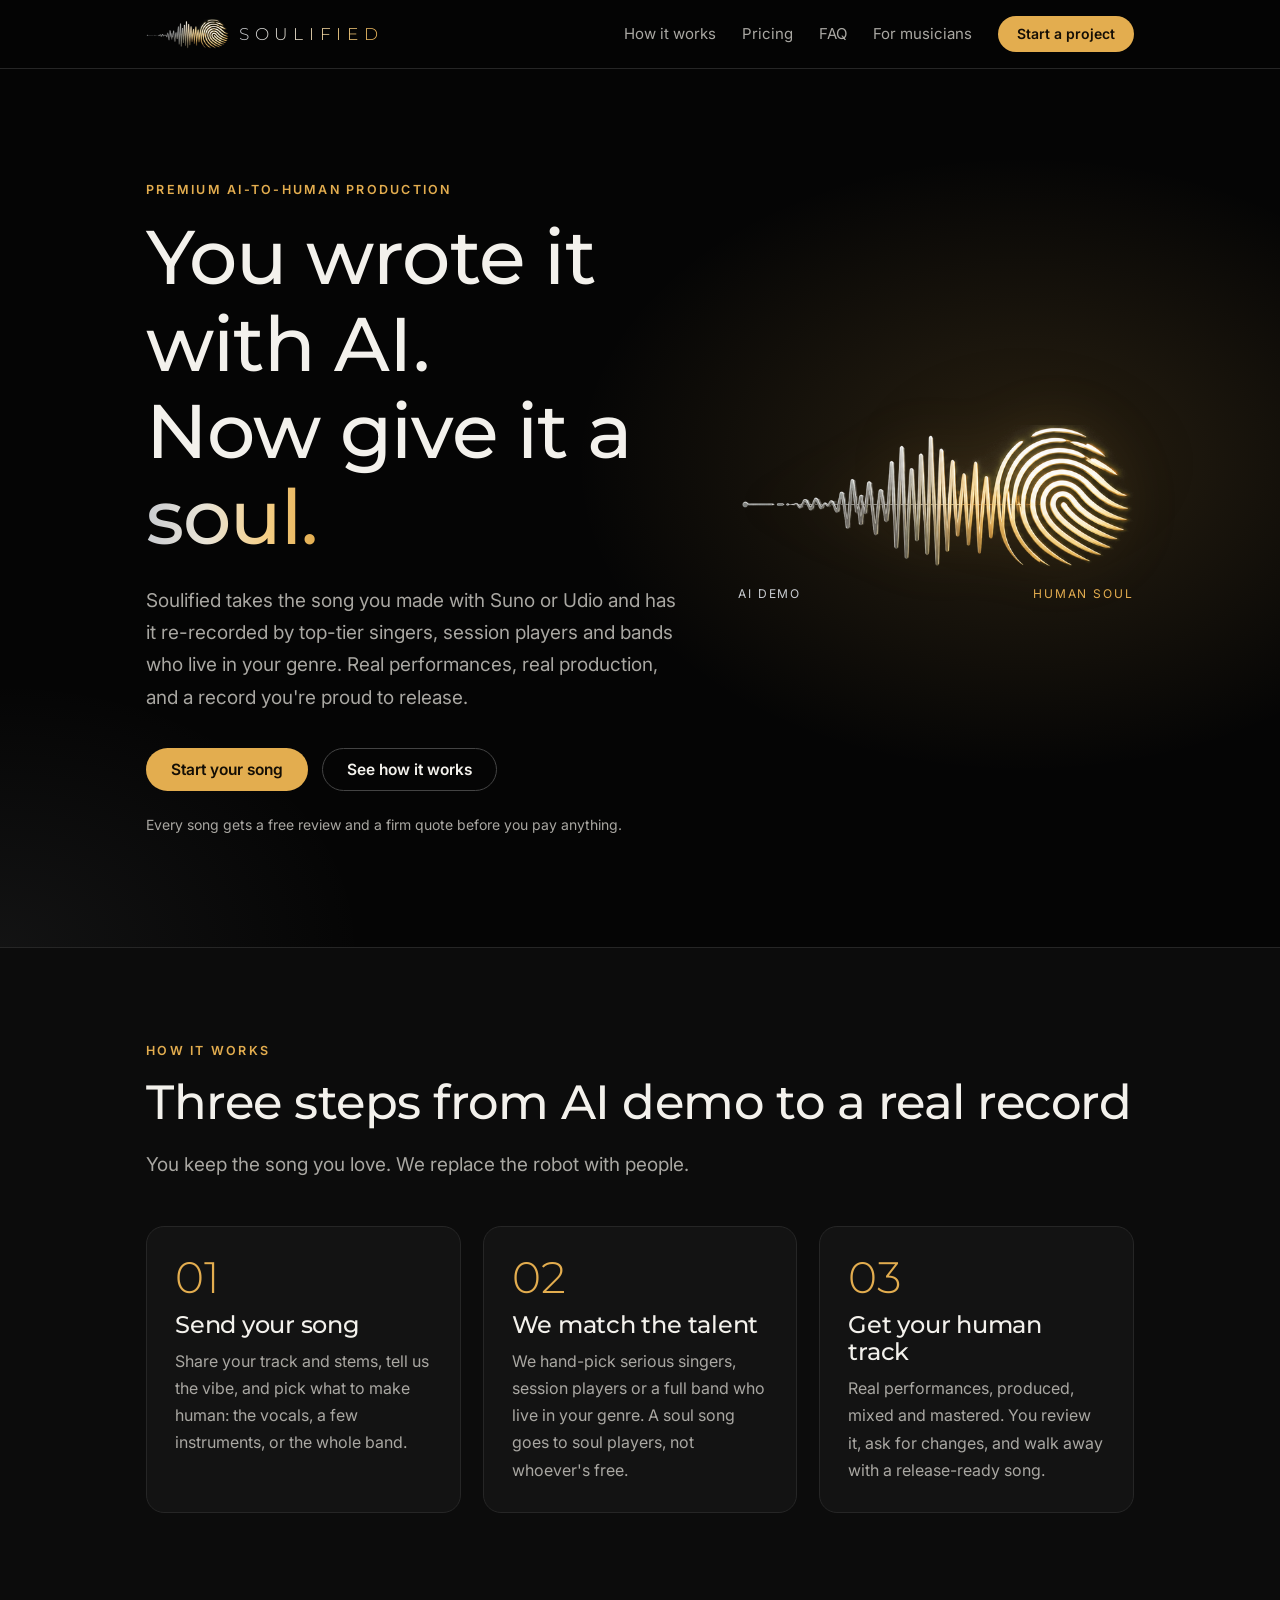
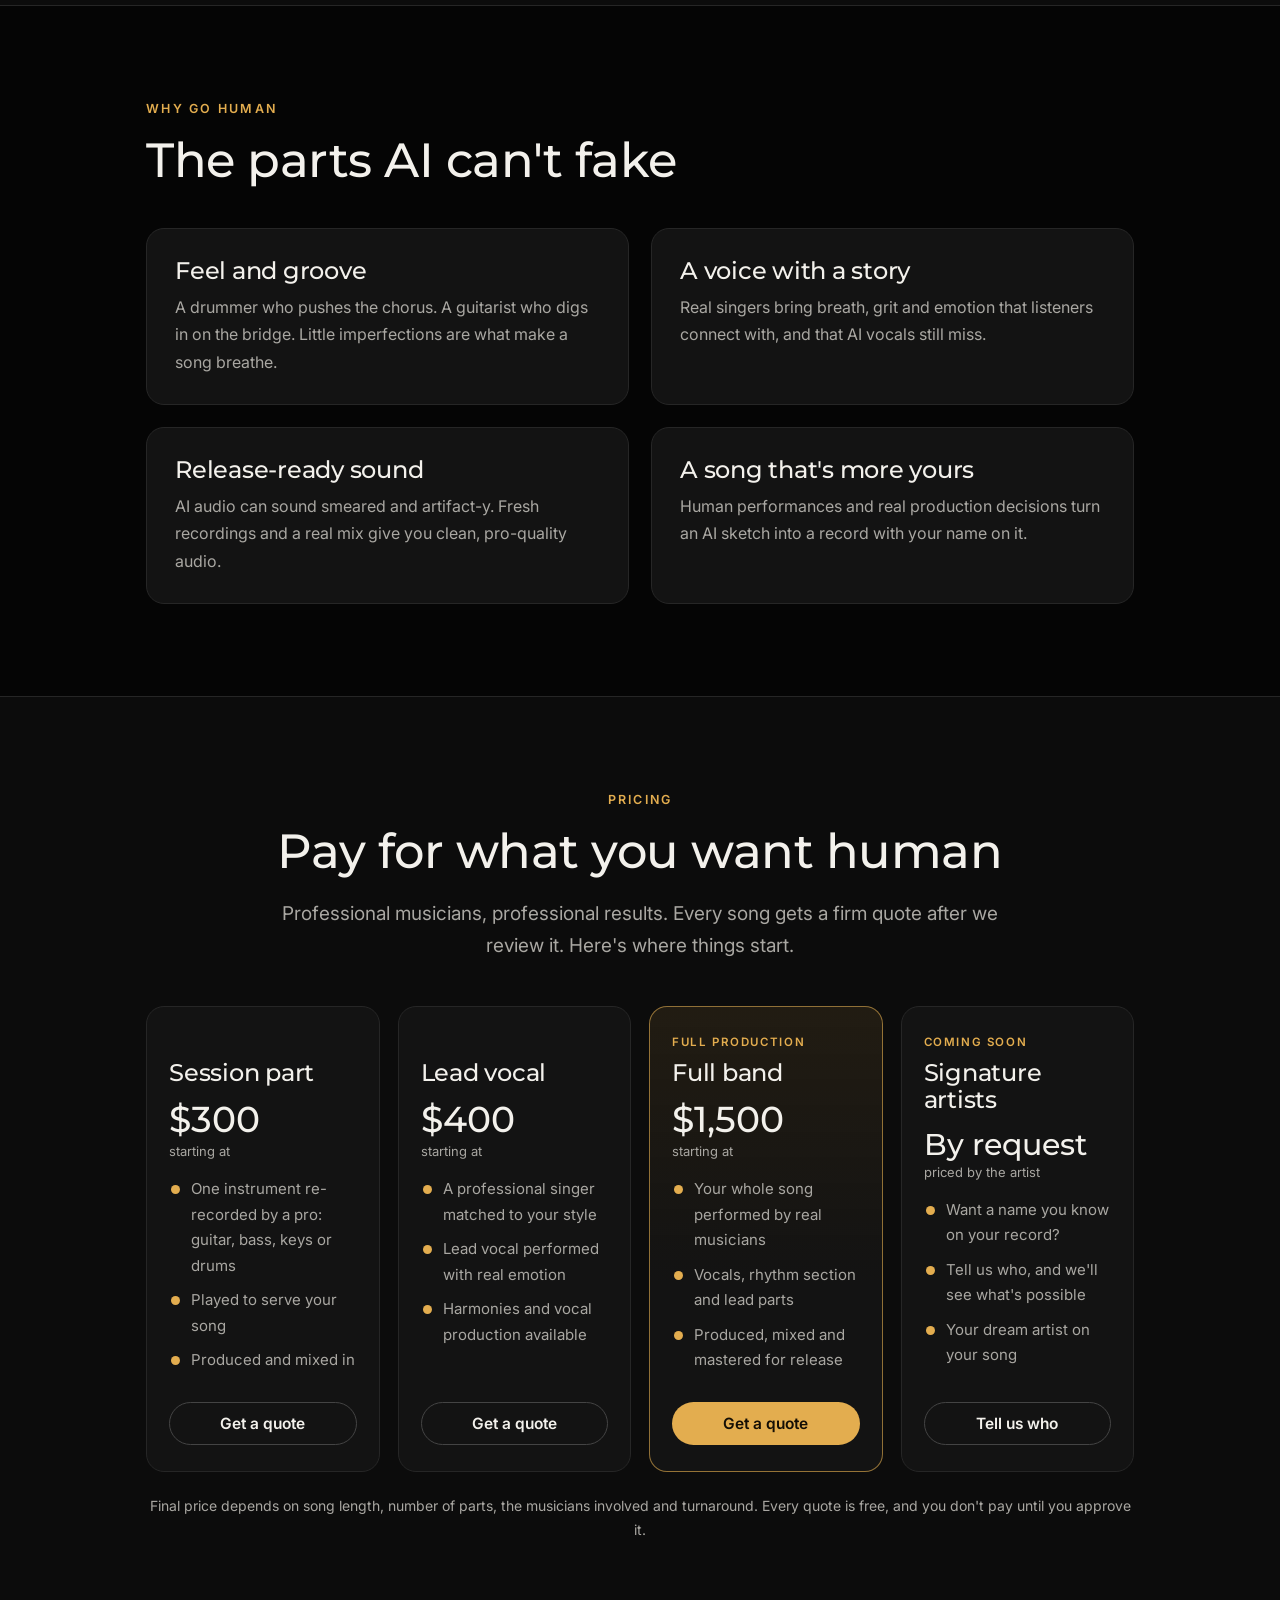
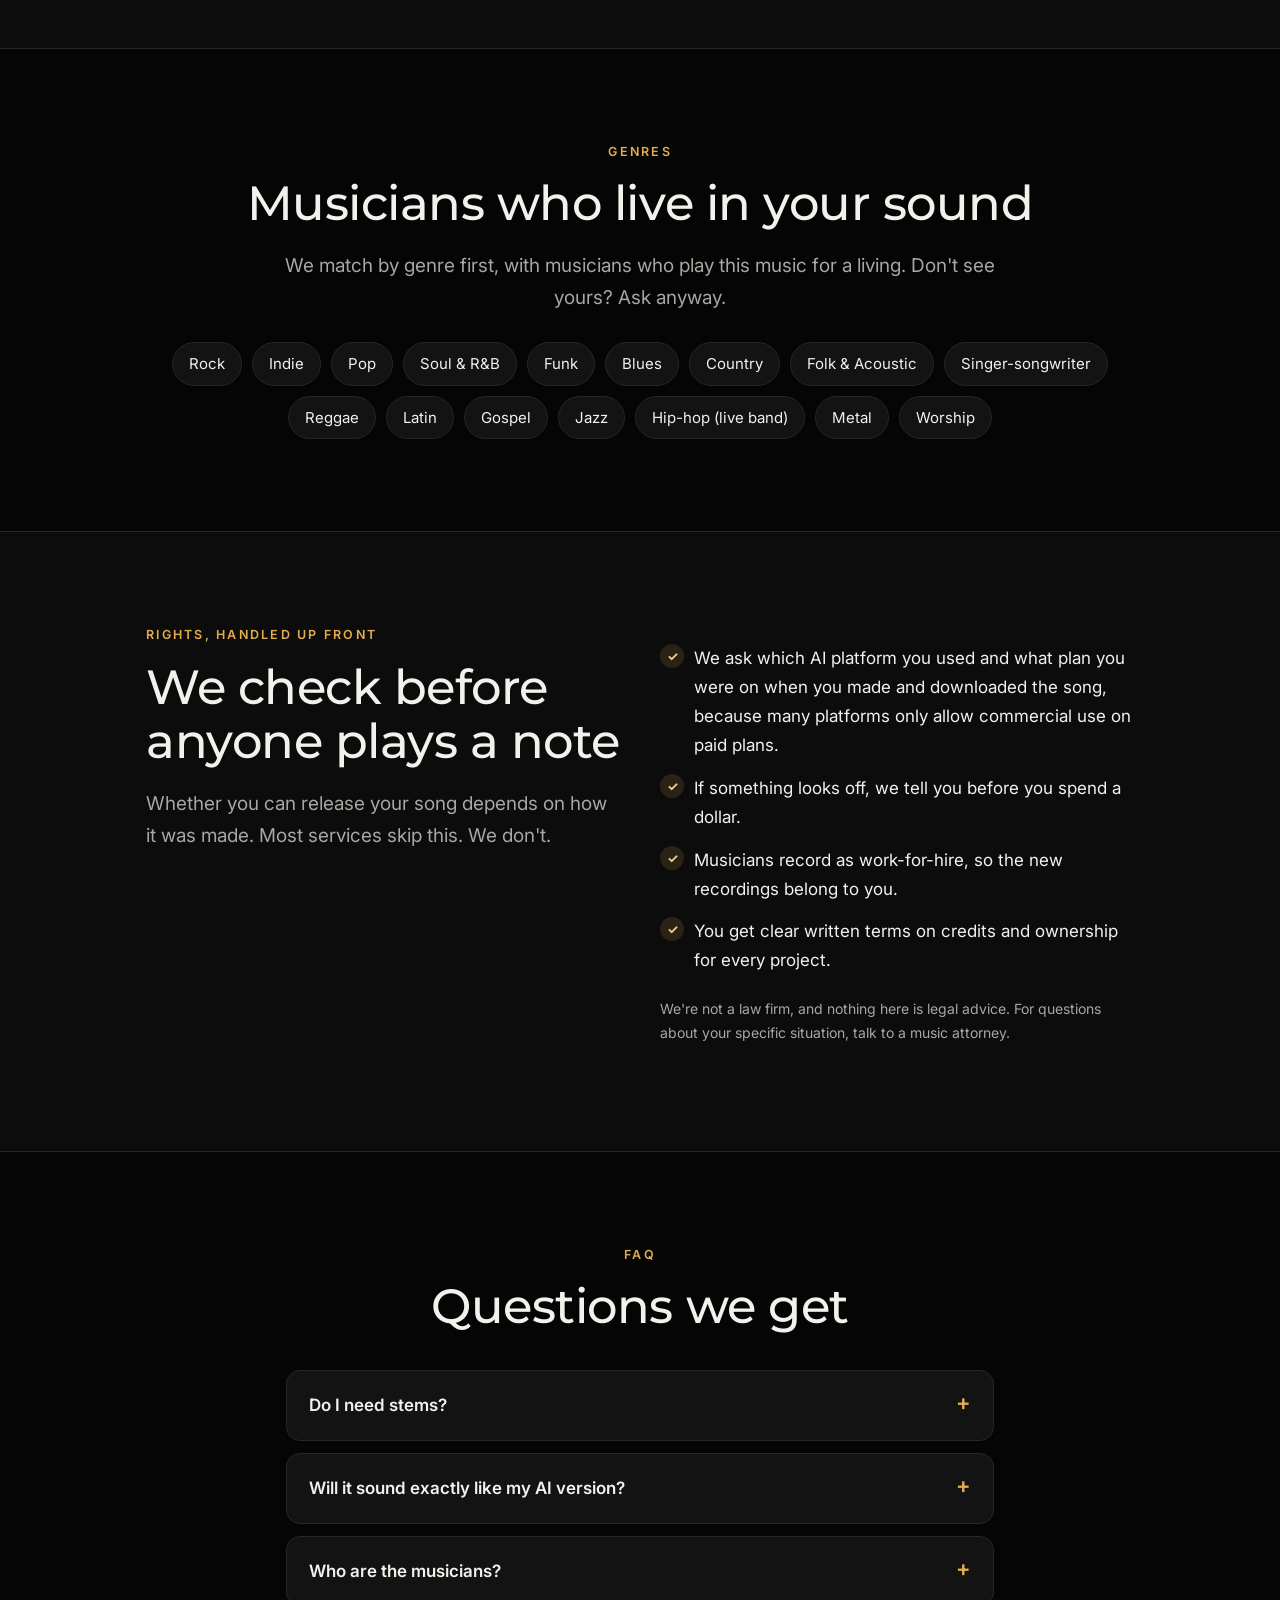
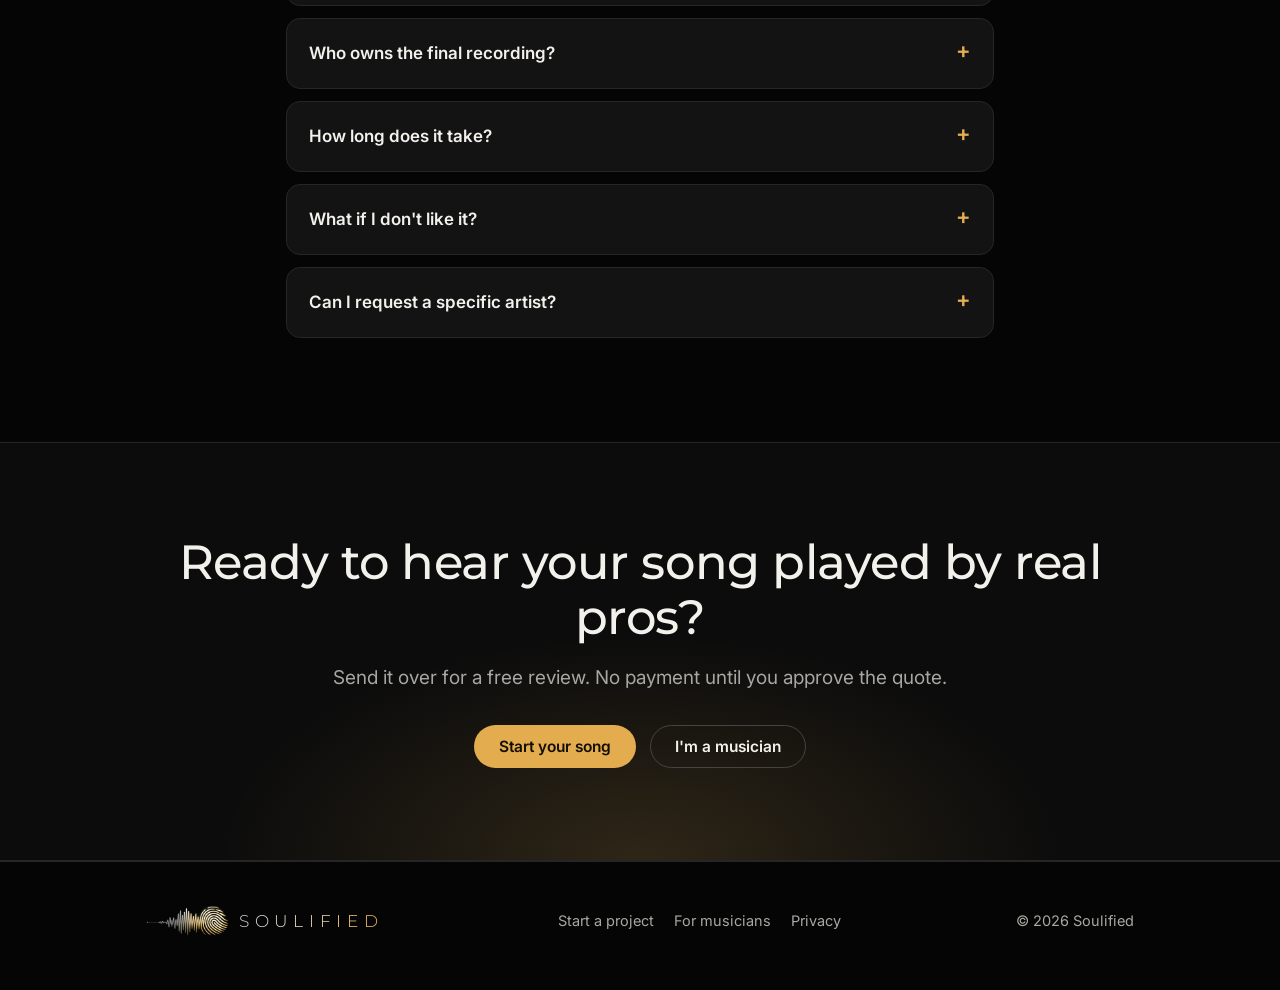
==== index.html @ 1ba70020 "Launch Soulified Phase 0 site" ====
<!DOCTYPE html>
<html lang="en">
<head>
<meta charset="utf-8">
<meta name="viewport" content="width=device-width, initial-scale=1">
<title>Soulified | Turn your AI song into a real, human recording</title>
<meta name="description" content="Made a song with Suno or Udio? Soulified matches it with real singers, players and full bands who re-record it with human feel, then produces a release-ready track.">
<meta property="og:title" content="Soulified | Give your AI song a soul">
<meta property="og:description" content="Real singers, real players, real bands. We turn AI songs into human recordings.">
<meta property="og:url" content="https://besoulified.com/">
<meta property="og:type" content="website">
<link rel="icon" href="favicon.png" type="image/png">
<link rel="apple-touch-icon" href="icon-256.png">
<meta property="og:image" content="https://besoulified.com/og-image.jpg">
<link rel="preconnect" href="https://fonts.googleapis.com">
<link rel="preconnect" href="https://fonts.gstatic.com" crossorigin>
<link href="https://fonts.googleapis.com/css2?family=Montserrat:wght@300;400;500;600&family=Inter:wght@400;500;600&display=swap" rel="stylesheet">
<link rel="stylesheet" href="style.css">
</head>
<body>

<header class="nav">
  <div class="wrap">
    <a class="brand" href="index.html" aria-label="Soulified home"><img src="emblem-nav.png" alt="" width="83" height="30"><span>SOULIFIED</span></a>
    <ul>
      <li><a href="index.html#how">How it works</a></li>
      <li><a href="index.html#pricing">Pricing</a></li>
      <li><a href="index.html#faq">FAQ</a></li>
      <li><a href="join.html">For musicians</a></li>
      <li><a class="btn gold small" href="start.html">Start a project</a></li>
    </ul>
  </div>
</header>

<main>
<section class="hero">
  <div class="wrap">
    <div>
      <div class="kicker">Premium AI-to-human production</div>
      <h1>You wrote it with AI.<br>Now give it a <em>soul.</em></h1>
      <p class="lead">Soulified takes the song you made with Suno or Udio and has it re-recorded by top-tier singers, session players and bands who live in your genre. Real performances, real production, and a record you're proud to release.</p>
      <div class="btns">
        <a class="btn gold" href="start.html">Start your song</a>
        <a class="btn ghost" href="#how">See how it works</a>
      </div>
      <p class="note">Every song gets a free review and a firm quote before you pay anything.</p>
    </div>
    <div class="hero-art">
      <img src="emblem.png" alt="A flat AI waveform transforming into a golden human fingerprint" width="601" height="220">
      <div class="cap"><span>AI demo</span><span>Human soul</span></div>
    </div>
  </div>
</section>

<section class="band" id="how">
  <div class="wrap">
    <div class="kicker">How it works</div>
    <h2>Three steps from AI demo to a real record</h2>
    <p class="lead">You keep the song you love. We replace the robot with people.</p>
    <div class="grid3">
      <div class="card"><div class="step-n">01</div><h3>Send your song</h3><p>Share your track and stems, tell us the vibe, and pick what to make human: the vocals, a few instruments, or the whole band.</p></div>
      <div class="card"><div class="step-n">02</div><h3>We match the talent</h3><p>We hand-pick serious singers, session players or a full band who live in your genre. A soul song goes to soul players, not whoever's free.</p></div>
      <div class="card"><div class="step-n">03</div><h3>Get your human track</h3><p>Real performances, produced, mixed and mastered. You review it, ask for changes, and walk away with a release-ready song.</p></div>
    </div>
  </div>
</section>

<section id="why">
  <div class="wrap">
    <div class="kicker">Why go human</div>
    <h2>The parts AI can't fake</h2>
    <div class="grid2">
      <div class="card"><h3>Feel and groove</h3><p>A drummer who pushes the chorus. A guitarist who digs in on the bridge. Little imperfections are what make a song breathe.</p></div>
      <div class="card"><h3>A voice with a story</h3><p>Real singers bring breath, grit and emotion that listeners connect with, and that AI vocals still miss.</p></div>
      <div class="card"><h3>Release-ready sound</h3><p>AI audio can sound smeared and artifact-y. Fresh recordings and a real mix give you clean, pro-quality audio.</p></div>
      <div class="card"><h3>A song that's more yours</h3><p>Human performances and real production decisions turn an AI sketch into a record with your name on it.</p></div>
    </div>
  </div>
</section>

<section class="band" id="pricing">
  <div class="wrap">
    <div class="center">
      <div class="kicker">Pricing</div>
      <h2>Pay for what you want human</h2>
      <p class="lead">Professional musicians, professional results. Every song gets a firm quote after we review it. Here's where things start.</p>
    </div>
    <div class="price-grid">
      <div class="price"><div class="tag">&nbsp;</div><h3>Session part</h3><div class="amt">$300 <small>starting at</small></div>
        <ul><li>One instrument re-recorded by a pro: guitar, bass, keys or drums</li><li>Played to serve your song</li><li>Produced and mixed in</li></ul>
        <a class="btn ghost" href="start.html?service=single">Get a quote</a></div>
      <div class="price"><div class="tag">&nbsp;</div><h3>Lead vocal</h3><div class="amt">$400 <small>starting at</small></div>
        <ul><li>A professional singer matched to your style</li><li>Lead vocal performed with real emotion</li><li>Harmonies and vocal production available</li></ul>
        <a class="btn ghost" href="start.html?service=vocal">Get a quote</a></div>
      <div class="price feature"><div class="tag">Full production</div><h3>Full band</h3><div class="amt">$1,500 <small>starting at</small></div>
        <ul><li>Your whole song performed by real musicians</li><li>Vocals, rhythm section and lead parts</li><li>Produced, mixed and mastered for release</li></ul>
        <a class="btn gold" href="start.html?service=full">Get a quote</a></div>
      <div class="price"><div class="tag">Coming soon</div><h3>Signature artists</h3><div class="amt text">By request<small>priced by the artist</small></div>
        <ul><li>Want a name you know on your record?</li><li>Tell us who, and we'll see what's possible</li><li>Your dream artist on your song</li></ul>
        <a class="btn ghost" href="start.html?service=signature">Tell us who</a></div>
    </div>
    <p class="fine center">Final price depends on song length, number of parts, the musicians involved and turnaround. Every quote is free, and you don't pay until you approve it.</p>
  </div>
</section>

<section id="genres">
  <div class="wrap center">
    <div class="kicker">Genres</div>
    <h2>Musicians who live in your sound</h2>
    <p class="lead">We match by genre first, with musicians who play this music for a living. Don't see yours? Ask anyway.</p>
    <div class="chips"><span>Rock</span><span>Indie</span><span>Pop</span><span>Soul & R&B</span><span>Funk</span><span>Blues</span><span>Country</span><span>Folk & Acoustic</span><span>Singer-songwriter</span><span>Reggae</span><span>Latin</span><span>Gospel</span><span>Jazz</span><span>Hip-hop (live band)</span><span>Metal</span><span>Worship</span></div>
  </div>
</section>

<section class="band" id="rights">
  <div class="wrap rights">
    <div>
      <div class="kicker">Rights, handled up front</div>
      <h2>We check before anyone plays a note</h2>
      <p class="lead">Whether you can release your song depends on how it was made. Most services skip this. We don't.</p>
    </div>
    <div>
      <ul class="check">
        <li>We ask which AI platform you used and what plan you were on when you made and downloaded the song, because many platforms only allow commercial use on paid plans.</li>
        <li>If something looks off, we tell you before you spend a dollar.</li>
        <li>Musicians record as work-for-hire, so the new recordings belong to you.</li>
        <li>You get clear written terms on credits and ownership for every project.</li>
      </ul>
      <p class="fine">We're not a law firm, and nothing here is legal advice. For questions about your specific situation, talk to a music attorney.</p>
    </div>
  </div>
</section>

<section id="faq">
  <div class="wrap narrow">
    <div class="center"><div class="kicker">FAQ</div><h2>Questions we get</h2></div>
    <div style="margin-top:36px">
      <details><summary>Do I need stems?</summary><p>They help a lot, but they're not required. If you don't have them, send the full track and we'll separate it for the musicians to play along to.</p></details>
      <details><summary>Will it sound exactly like my AI version?</summary><p>It'll keep your song: the melody, lyrics, structure and vibe. It won't be a copy. Real players bring their own feel, and that's the point. Tell us what you love about the original and we'll protect it.</p></details>
      <details><summary>Who are the musicians?</summary><p>Every project is produced by Soulified's founder, a producer, guitarist and vocalist with 20 years of experience who also plays and sings on many projects. We're building a hand-picked roster of top-tier session players, singers and established bands, and we only bring in talent that meets that bar.</p></details>
      <details><summary>Who owns the final recording?</summary><p>You do. Musicians work on a work-for-hire basis, so the new recordings belong to you. Your rights to the song itself depend on the terms of the AI platform you used, which is why we check that first.</p></details>
      <details><summary>How long does it take?</summary><p>Most single parts take a few days. Full band productions take longer. You'll get a timeline with your quote, and rush options are available.</p></details>
      <details><summary>What if I don't like it?</summary><p>Revisions are included. We'll go back and forth until it feels right, within the scope of your quote.</p></details>
      <details><summary>Can I request a specific artist?</summary><p>Yes, tell us who. That's what our Signature Artists tier is for. We can't promise any particular artist will say yes, but we'll reach out and let you know what's possible and what it would cost.</p></details>
    </div>
  </div>
</section>

<section class="cta band">
  <div class="wrap">
    <h2>Ready to hear your song played by real pros?</h2>
    <p class="lead" style="margin:16px auto 0">Send it over for a free review. No payment until you approve the quote.</p>
    <div class="btns">
      <a class="btn gold" href="start.html">Start your song</a>
      <a class="btn ghost" href="join.html">I'm a musician</a>
    </div>
  </div>
</section>
</main>

<footer>
  <div class="wrap">
    <a class="brand" href="index.html"><img src="emblem-nav.png" alt="" width="83" height="30"><span>SOULIFIED</span></a>
    <nav>
      <a href="start.html">Start a project</a>
      <a href="join.html">For musicians</a>
      <a href="privacy.html">Privacy</a>
      
    </nav>
    <span>© 2026 Soulified</span>
  </div>
</footer>
</body>
</html>
---- style.css ----
:root{
  --bg:#050505; --bg2:#0c0c0c; --card:#131313; --card2:#1a1a1a;
  --ink:#f3f1ec; --muted:#a9a7a2; --line:#262626;
  --gold:#e3ad4f; --gold2:#f6cf86; --gold-soft:rgba(227,173,79,.14);
  --silver:#c9ccd1;
  --grad:linear-gradient(90deg,#c9ccd1 0%,#e8e3d6 35%,#f6cf86 70%,#e3ad4f 100%);
  --ok:#8fc596; --warn:#e6b45a; --bad:#e3826e;
}
*{box-sizing:border-box}
html{scroll-behavior:smooth}
body{margin:0;background:var(--bg);color:var(--ink);font:17px/1.7 "Inter",system-ui,-apple-system,sans-serif;-webkit-font-smoothing:antialiased}
a{color:var(--gold2)}
img{max-width:100%}
h1,h2,h3,h4{font-family:"Montserrat",system-ui,sans-serif;font-weight:500;line-height:1.14;margin:0;letter-spacing:-.01em}
.wrap{max-width:1040px;margin:0 auto;padding:0 26px}
.narrow{max-width:760px}
.kicker{font-size:12.5px;letter-spacing:.18em;text-transform:uppercase;color:var(--gold);font-weight:600;margin-bottom:14px}
.lead{font-size:19px;color:var(--muted);max-width:60ch}
.muted{color:var(--muted)}
.center{text-align:center}
.center .lead{margin-left:auto;margin-right:auto}

/* nav */
.nav{position:sticky;top:0;z-index:20;background:rgba(5,5,5,.86);backdrop-filter:blur(10px);border-bottom:1px solid var(--line)}
.nav .wrap{display:flex;align-items:center;justify-content:space-between;height:68px}
.brand{display:flex;align-items:center;gap:10px;text-decoration:none;color:var(--ink)}
.brand img{height:30px;width:auto;display:block}
.brand span{font-family:"Montserrat",sans-serif;font-weight:300;font-size:17px;letter-spacing:.34em;background:var(--grad);-webkit-background-clip:text;background-clip:text;color:transparent}
.nav ul{list-style:none;display:flex;align-items:center;gap:26px;margin:0;padding:0;font-size:15px}
.nav ul a{color:var(--muted);text-decoration:none}
.nav ul a:hover{color:var(--ink)}
.btn{display:inline-flex;align-items:center;justify-content:center;gap:8px;padding:13px 24px;border-radius:999px;font:600 15.5px/1 "Inter",sans-serif;text-decoration:none;border:1px solid transparent;cursor:pointer;transition:transform .15s,background .2s,border-color .2s}
.btn:hover{transform:translateY(-1px)}
.btn.gold{background:var(--gold);color:#140e05}
.btn.gold:hover{background:var(--gold2)}
.btn.ghost{border-color:#444;color:var(--ink);background:transparent}
.btn.ghost:hover{border-color:var(--gold)}
.btn.small{padding:10px 18px;font-size:14px;white-space:nowrap}
.btn:focus-visible,a:focus-visible,input:focus-visible,select:focus-visible,textarea:focus-visible{outline:2px solid var(--gold2);outline-offset:2px}

/* hero */
.hero{position:relative;overflow:hidden;padding:110px 0 96px}
.hero::before{content:"";position:absolute;inset:0;pointer-events:none;background:
  radial-gradient(640px 440px at 80% 45%,rgba(227,173,79,.16),transparent 70%),
  radial-gradient(520px 380px at 0% 100%,rgba(201,204,209,.07),transparent 70%)}
.hero .wrap{position:relative;display:grid;grid-template-columns:1.15fr .85fr;gap:56px;align-items:center}
.hero h1{font-size:clamp(44px,6.6vw,76px)}
.hero h1{font-weight:500}
.hero h1 em{font-style:normal;background:var(--grad);-webkit-background-clip:text;background-clip:text;color:transparent}
.hero .lead{margin:24px 0 34px}
.hero .btns{display:flex;gap:14px;flex-wrap:wrap}
.hero .note{margin-top:22px;font-size:14px;color:var(--muted)}
.wave-card{background:linear-gradient(160deg,var(--card2),var(--card));border:1px solid var(--line);border-radius:22px;padding:26px;box-shadow:0 30px 80px rgba(0,0,0,.45)}
.wave-row{display:flex;align-items:center;gap:14px;padding:14px 0}
.wave-row+.wave-row{border-top:1px solid var(--line)}
.wave-row .lbl{width:92px;flex:none;font-size:12px;letter-spacing:.12em;text-transform:uppercase;color:var(--muted)}
.wave-row .lbl b{display:block;color:var(--ink);font-size:14px;letter-spacing:0;text-transform:none;font-weight:600}
.wave-row svg{flex:1;height:46px}
.arrow-row{display:flex;justify-content:center;padding:6px 0;color:var(--gold)}

.hero-art{position:relative}
.hero-art img{width:100%;height:auto;display:block;filter:drop-shadow(0 0 30px rgba(227,173,79,.18))}
.hero-art .cap{display:flex;justify-content:space-between;margin-top:14px;font-size:12px;letter-spacing:.16em;text-transform:uppercase}
.hero-art .cap span:first-child{color:var(--silver)}
.hero-art .cap span:last-child{color:var(--gold)}

/* sections */
section{padding:92px 0}
.band{background:var(--bg2);border-top:1px solid var(--line);border-bottom:1px solid var(--line)}
section h2{font-size:clamp(32px,4.4vw,48px);margin-bottom:18px}
.grid3{display:grid;grid-template-columns:repeat(3,1fr);gap:22px;margin-top:44px}
.grid2{display:grid;grid-template-columns:repeat(2,1fr);gap:22px;margin-top:40px}
.card{background:var(--card);border:1px solid var(--line);border-radius:18px;padding:28px}
.step-n{font-family:"Montserrat",sans-serif;font-weight:300;font-size:44px;color:var(--gold);line-height:1;margin-bottom:12px}
.card h3{font-size:24px;margin-bottom:10px}
.card p{margin:0;color:var(--muted);font-size:16px}

/* pricing */
.price-grid{display:grid;grid-template-columns:repeat(4,1fr);gap:18px;margin-top:44px}
.price{background:var(--card);border:1px solid var(--line);border-radius:18px;padding:26px 22px;display:flex;flex-direction:column}
.price.feature{border-color:rgba(227,173,79,.6);background:linear-gradient(180deg,rgba(227,173,79,.10),var(--card) 60%)}
.price .tag{font-size:11.5px;letter-spacing:.14em;text-transform:uppercase;color:var(--gold);font-weight:600;min-height:18px}
.price h3{font-size:24px;margin:6px 0 8px}
.price .amt{font-family:"Montserrat",sans-serif;font-weight:500;font-size:36px;line-height:1.1;margin:6px 0 2px}
.price .amt small{display:block;font-family:"Inter",sans-serif;font-size:13px;color:var(--muted);margin-top:4px;font-weight:400}
.price .amt.text{font-size:30px}
.price ul{list-style:none;padding:0;margin:16px 0 20px;flex:1}
.price li{position:relative;padding-left:22px;margin-bottom:9px;font-size:15px;color:var(--muted)}
.price li::before{content:"";position:absolute;left:2px;top:.62em;width:9px;height:9px;border-radius:50%;background:var(--gold)}
.price .btn{width:100%}
.fine{font-size:14px;color:var(--muted);margin-top:22px}

/* genres */
.chips{display:flex;flex-wrap:wrap;gap:10px;margin-top:28px;justify-content:center}
.chips span{border:1px solid var(--line);background:var(--card);border-radius:999px;padding:8px 16px;font-size:15px}

/* rights */
.rights{display:grid;grid-template-columns:1fr 1fr;gap:40px;align-items:start}
.check{list-style:none;padding:0;margin:20px 0 0}
.check li{position:relative;padding-left:34px;margin-bottom:14px}
.check li::before{content:"✓";position:absolute;left:0;top:0;width:24px;height:24px;border-radius:50%;background:var(--gold-soft);color:var(--gold2);display:grid;place-items:center;font-size:13px;font-weight:700}

/* faq */
details{background:var(--card);border:1px solid var(--line);border-radius:14px;padding:4px 22px;margin-bottom:12px}
summary{cursor:pointer;list-style:none;padding:16px 0;font-weight:600;font-size:17px;display:flex;justify-content:space-between;gap:16px}
summary::-webkit-details-marker{display:none}
summary::after{content:"+";color:var(--gold);font-size:22px;line-height:1}
details[open] summary::after{content:"–"}
details p{margin:0 0 18px;color:var(--muted)}

/* cta */
.cta{position:relative;overflow:hidden;text-align:center}
.cta::before{content:"";position:absolute;inset:0;background:radial-gradient(600px 320px at 50% 100%,rgba(227,173,79,.16),transparent 70%);pointer-events:none}
.cta .wrap{position:relative}
.cta .btns{display:flex;gap:14px;justify-content:center;flex-wrap:wrap;margin-top:30px}

/* footer */
footer{border-top:1px solid var(--line);padding:44px 0 54px;color:var(--muted);font-size:14.5px}
footer .wrap{display:flex;justify-content:space-between;gap:24px;flex-wrap:wrap;align-items:center}
footer nav{display:flex;gap:20px;flex-wrap:wrap}
footer a{color:var(--muted);text-decoration:none}
footer a:hover{color:var(--ink)}

/* forms */
.page-head{padding:70px 0 30px}
.page-head h1{font-size:clamp(38px,5.4vw,58px)}
.page-head .lead{margin-top:16px}
form.sf{margin:10px 0 90px}
fieldset{border:1px solid var(--line);background:var(--card);border-radius:18px;padding:26px 26px 10px;margin:0 0 22px}
legend{padding:0 10px;font-family:"Montserrat",sans-serif;font-weight:500;font-size:20px}
legend small{font-family:"Inter",sans-serif;font-size:13px;color:var(--muted);margin-left:6px}
.field{margin-bottom:20px}
.field label,.field .label{display:block;font-weight:600;font-size:15px;margin-bottom:6px}
.field .hint{display:block;font-weight:400;font-size:13.5px;color:var(--muted);margin-top:2px}
.req{color:var(--gold)}
input[type=text],input[type=email],input[type=url],input[type=date],input[type=number],select,textarea{
  width:100%;font:inherit;font-size:16px;color:var(--ink);background:#0b0b0b;border:1px solid #333;border-radius:10px;padding:12px 14px}
textarea{min-height:110px;resize:vertical}
select{appearance:none;background-image:linear-gradient(45deg,transparent 50%,var(--gold) 50%),linear-gradient(135deg,var(--gold) 50%,transparent 50%);background-position:calc(100% - 20px) 52%,calc(100% - 14px) 52%;background-size:6px 6px;background-repeat:no-repeat;padding-right:40px}
input::placeholder,textarea::placeholder{color:#6b6b6b}
.row2{display:grid;grid-template-columns:1fr 1fr;gap:18px}
.opts{display:grid;grid-template-columns:repeat(auto-fill,minmax(190px,1fr));gap:10px}
.opt{display:flex;align-items:flex-start;gap:10px;background:#0b0b0b;border:1px solid #333;border-radius:10px;padding:11px 13px;cursor:pointer;font-size:15px;font-weight:500}
.opt:hover{border-color:var(--gold)}
.opt input{margin-top:4px;accent-color:var(--gold);flex:none}
.opt:has(input:checked){border-color:var(--gold);background:rgba(227,173,79,.10)}
.agree{display:flex;gap:12px;align-items:flex-start;font-size:15px;margin-bottom:14px;cursor:pointer}
.agree input{margin-top:5px;accent-color:var(--gold);flex:none;width:17px;height:17px}
.rights-box{border-radius:12px;padding:14px 16px;font-size:15px;margin:4px 0 20px;display:none}
.rights-box.show{display:block}
.rights-box.ok{background:rgba(143,197,150,.12);border:1px solid rgba(143,197,150,.45)}
.rights-box.warn{background:rgba(230,180,90,.12);border:1px solid rgba(230,180,90,.5)}
.rights-box.bad{background:rgba(227,130,110,.12);border:1px solid rgba(227,130,110,.5)}
.rights-box b{display:block;margin-bottom:2px}
.submit-row{display:flex;align-items:center;gap:18px;flex-wrap:wrap;margin-top:8px}
.form-msg{font-size:15px}
.form-msg.err{color:var(--bad)}
.hp{position:absolute;left:-9999px;width:1px;height:1px;overflow:hidden}

/* legal / text pages */
.prose h2{font-size:28px;margin:34px 0 10px}
.prose p,.prose li{color:var(--muted)}

@media (max-width:900px){
  .price-grid{grid-template-columns:repeat(2,1fr)}
}
@media (max-width:800px){
  .nav ul li:not(:last-child){display:none}
  .hero{padding:60px 0 64px}
  .hero .wrap,.rights{grid-template-columns:1fr;gap:38px}
  section{padding:66px 0}
  .grid3,.grid2{grid-template-columns:1fr}
  .row2{grid-template-columns:1fr;gap:0}
  fieldset{padding:20px 18px 6px}
}
@media (max-width:380px){
  .nav .brand span{display:none}
}
@media (max-width:520px){
  .nav .brand span{font-size:13px;letter-spacing:.24em}
  .brand img{height:24px}
  .price-grid{grid-template-columns:1fr}
}
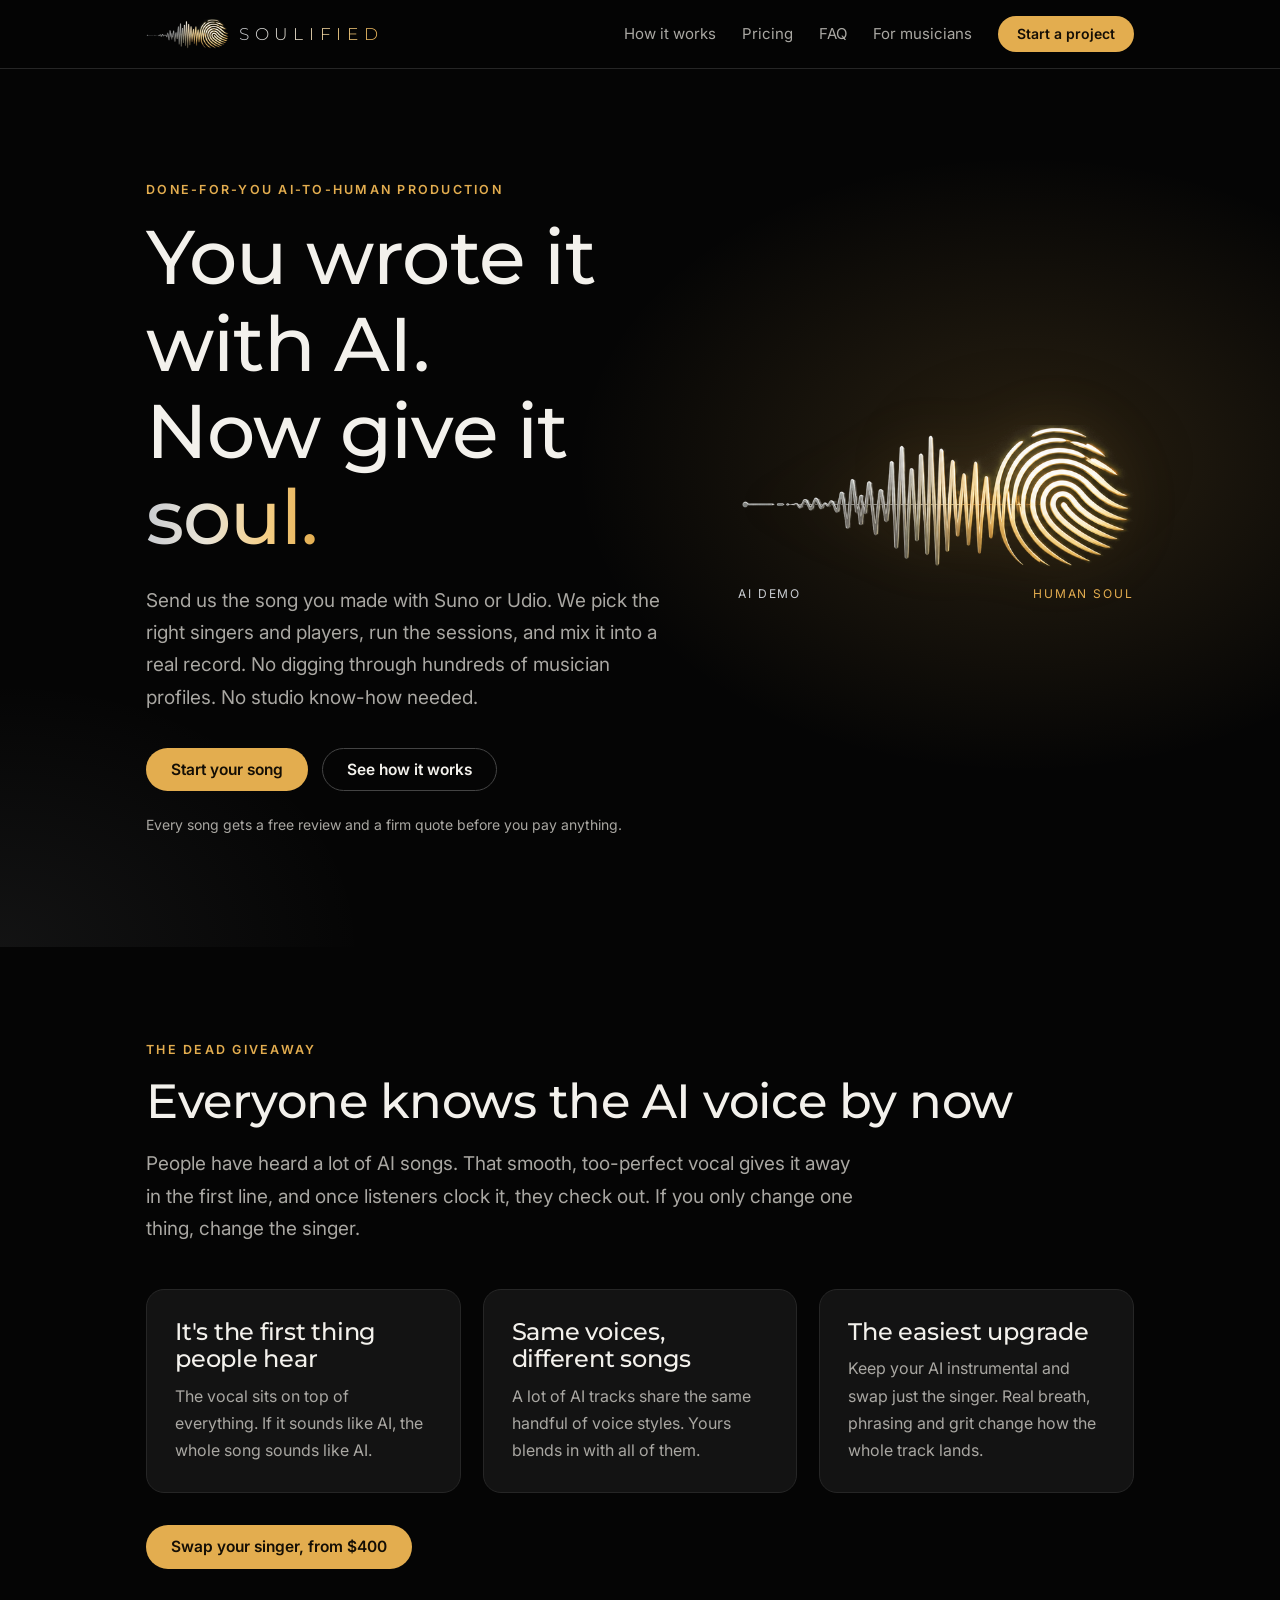
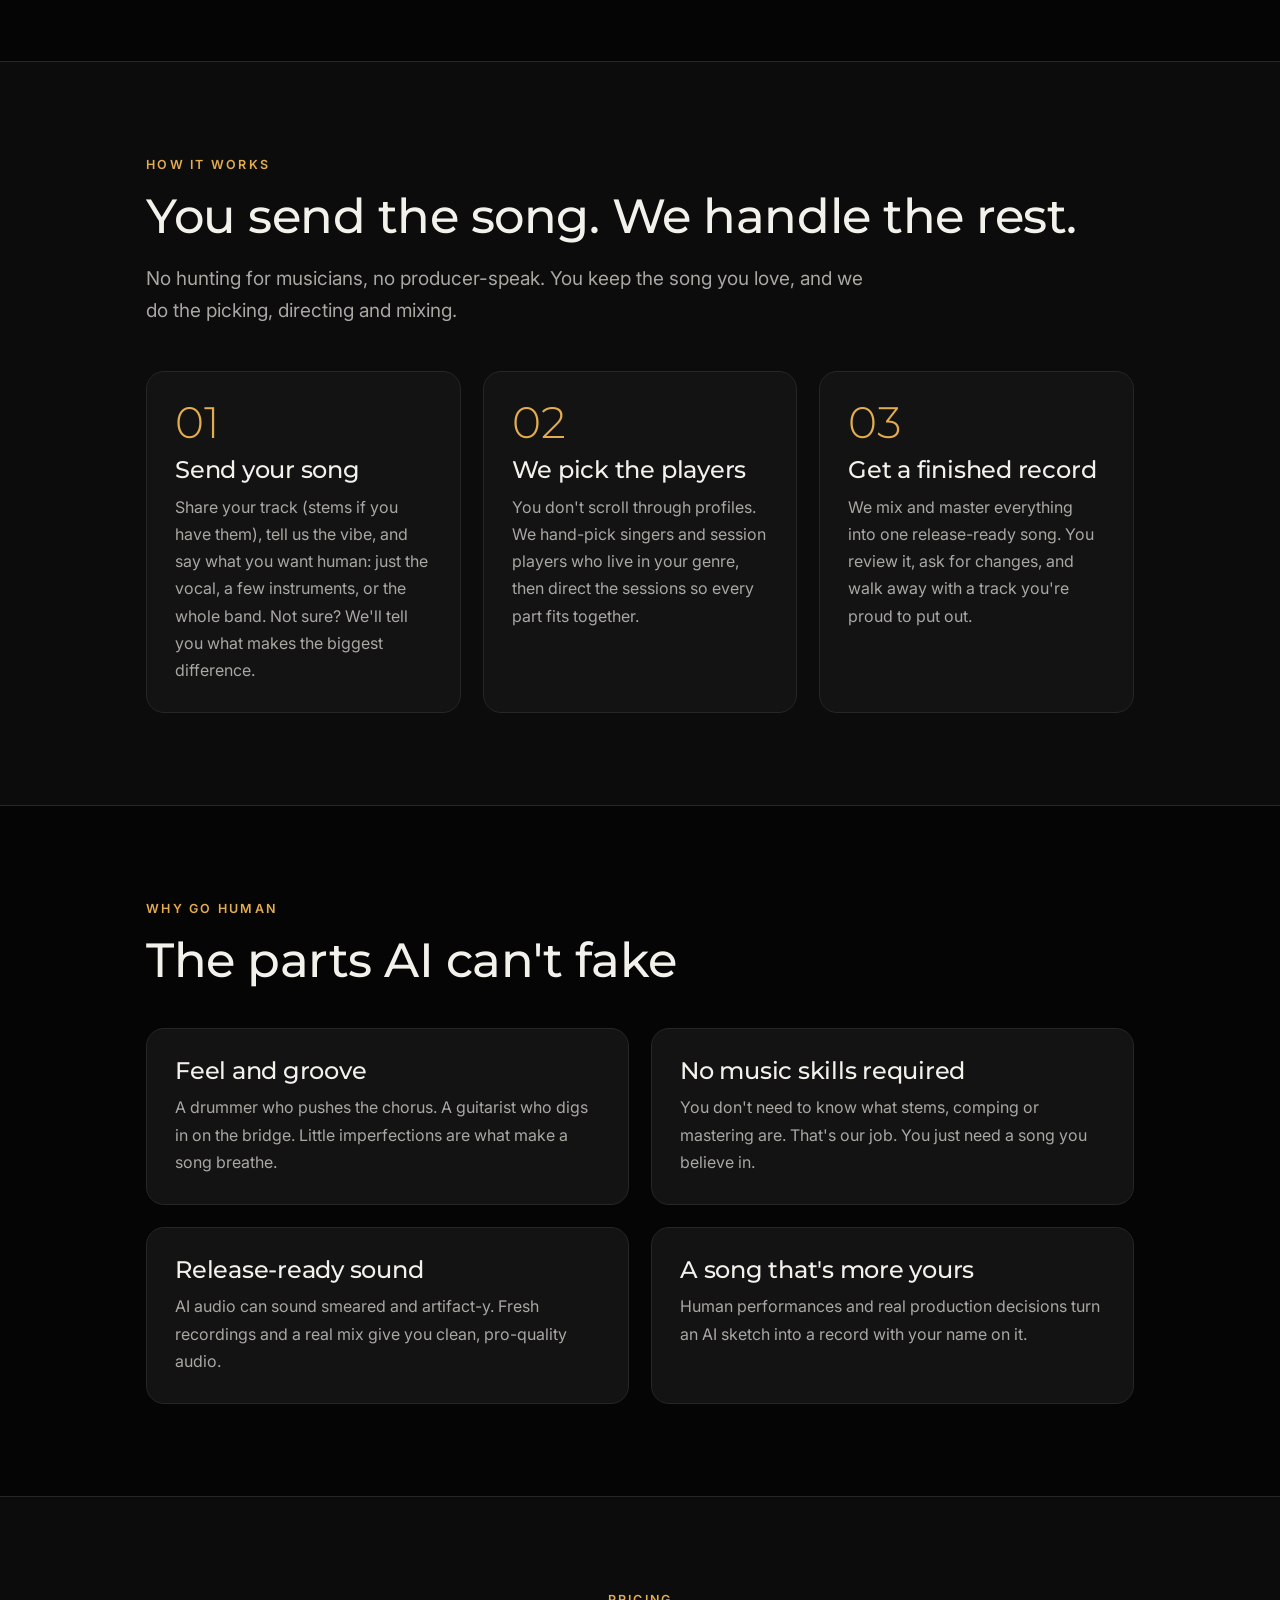
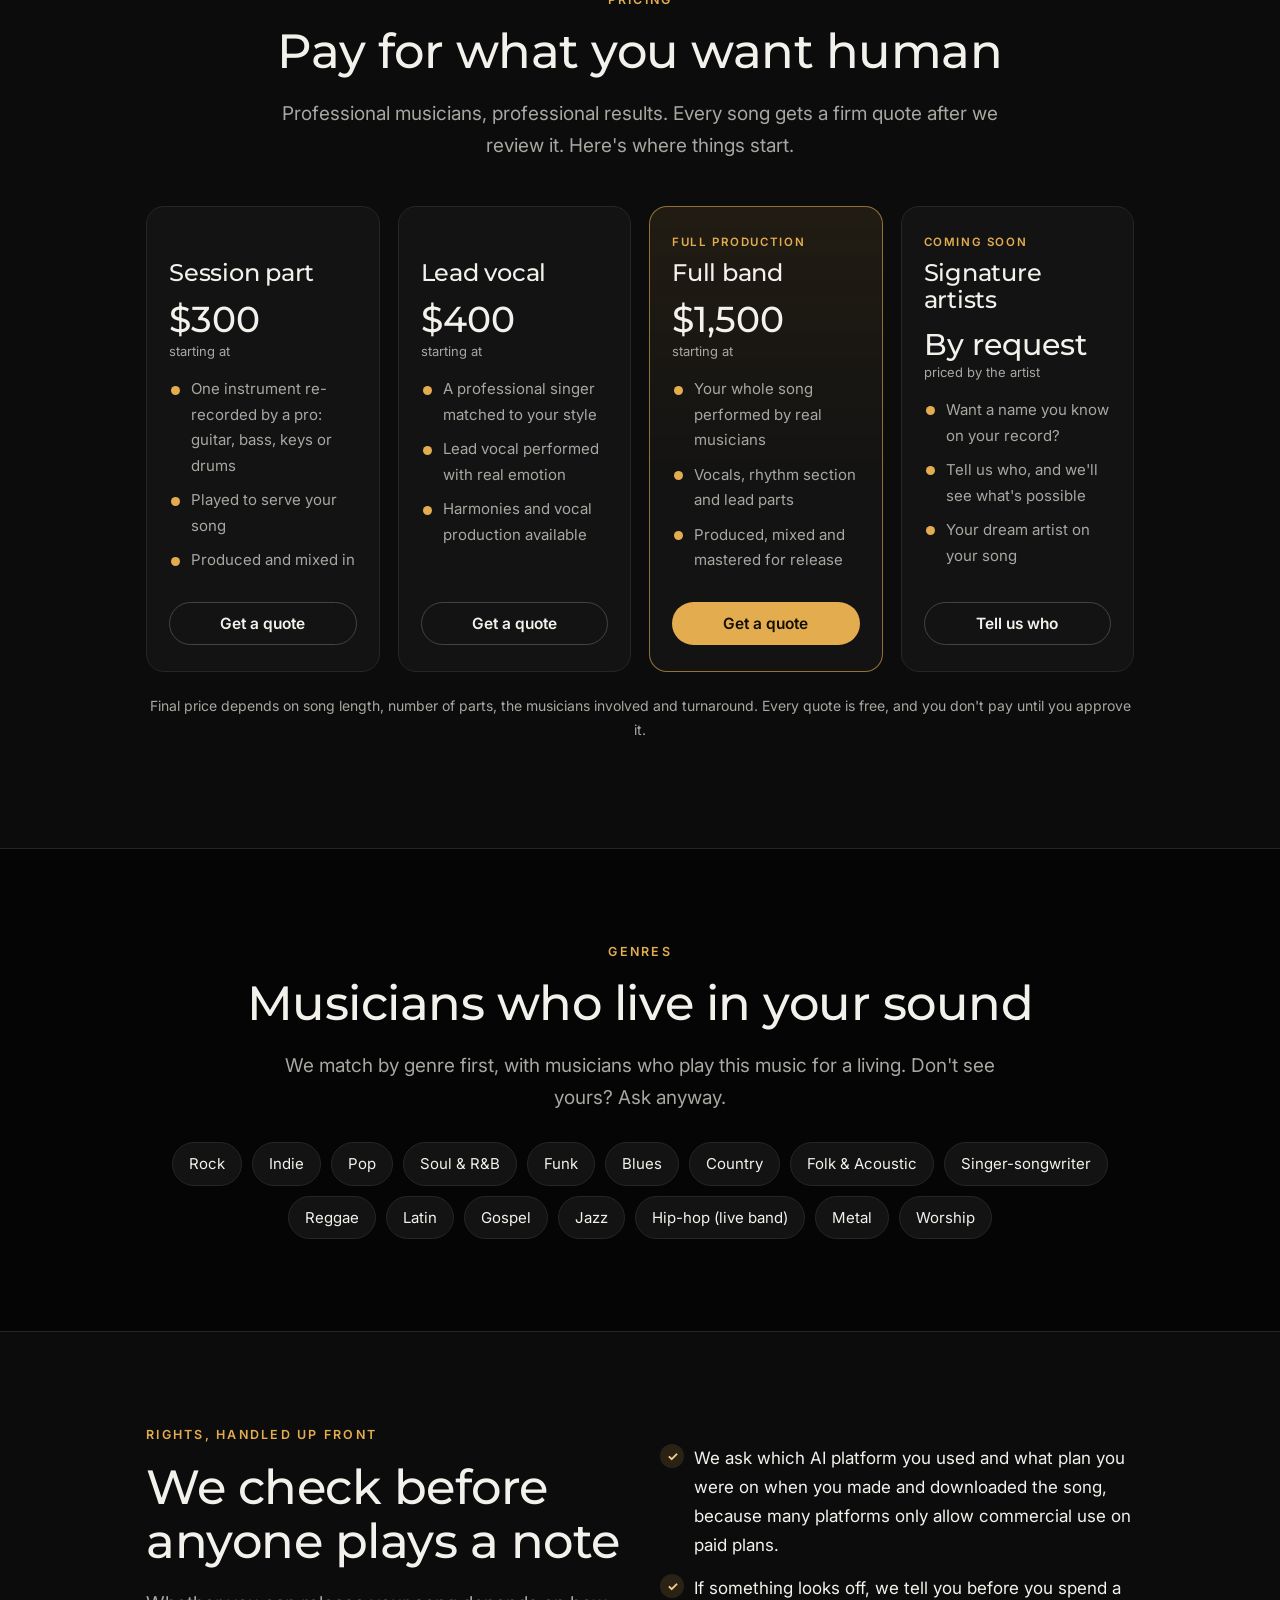
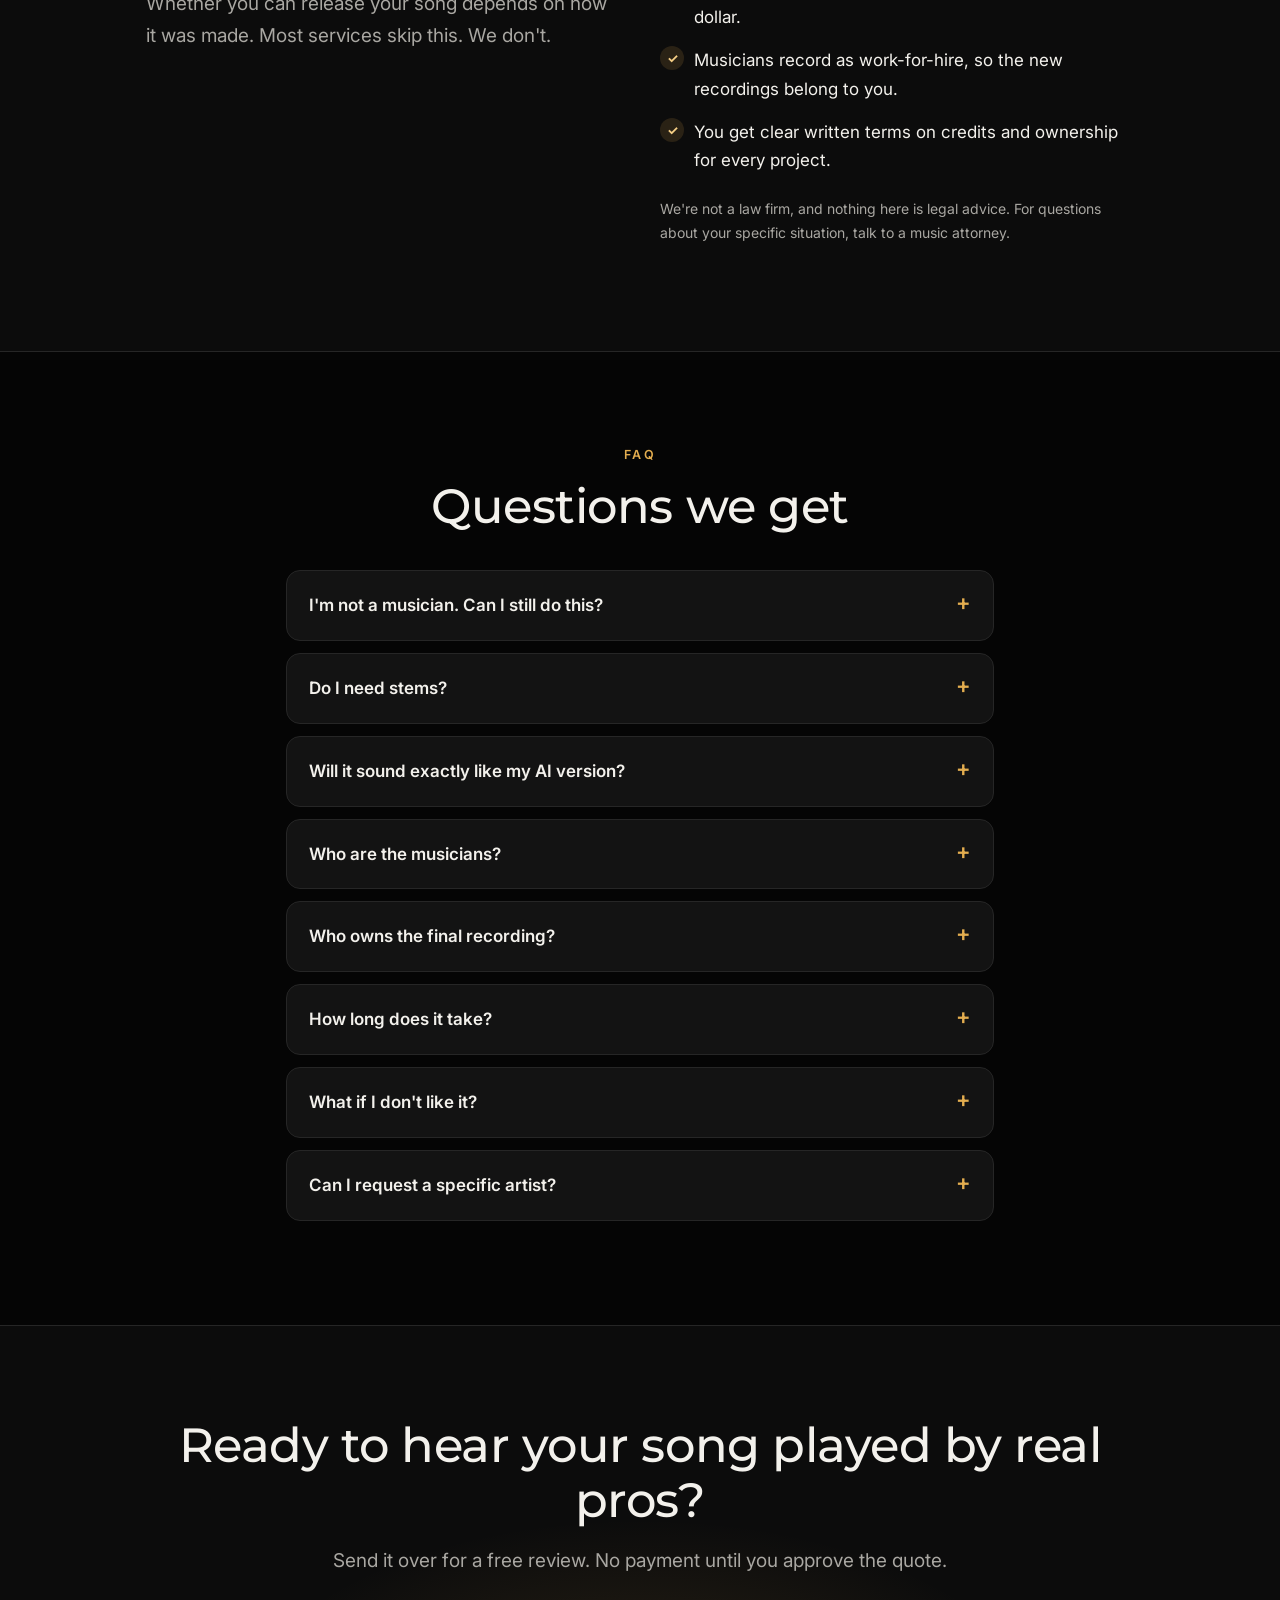
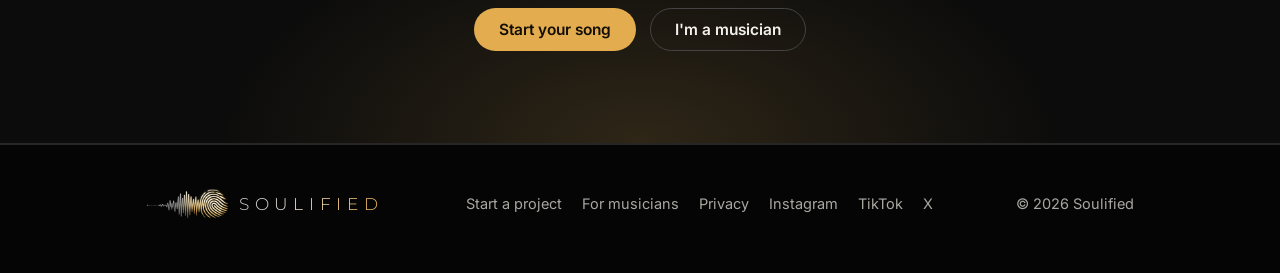
==== commit e9cf8905: "Add files via upload" ====
--- a/index.html
+++ b/index.html
@@ -36,9 +36,9 @@
 <section class="hero">
   <div class="wrap">
     <div>
-      <div class="kicker">Premium AI-to-human production</div>
-      <h1>You wrote it with AI.<br>Now give it a <em>soul.</em></h1>
-      <p class="lead">Soulified takes the song you made with Suno or Udio and has it re-recorded by top-tier singers, session players and bands who live in your genre. Real performances, real production, and a record you're proud to release.</p>
+      <div class="kicker">Done-for-you AI-to-human production</div>
+      <h1>You wrote it with AI.<br>Now give it <em>soul.</em></h1>
+      <p class="lead">Send us the song you made with Suno or Udio. We pick the right singers and players, run the sessions, and mix it into a real record. No digging through hundreds of musician profiles. No studio know-how needed.</p>
       <div class="btns">
         <a class="btn gold" href="start.html">Start your song</a>
         <a class="btn ghost" href="#how">See how it works</a>
@@ -52,15 +52,29 @@
   </div>
 </section>
 
+<section id="voice">
+  <div class="wrap">
+    <div class="kicker">The dead giveaway</div>
+    <h2>Everyone knows the AI voice by now</h2>
+    <p class="lead">People have heard a lot of AI songs. That smooth, too-perfect vocal gives it away in the first line, and once listeners clock it, they check out. If you only change one thing, change the singer.</p>
+    <div class="grid3">
+      <div class="card"><h3>It's the first thing people hear</h3><p>The vocal sits on top of everything. If it sounds like AI, the whole song sounds like AI.</p></div>
+      <div class="card"><h3>Same voices, different songs</h3><p>A lot of AI tracks share the same handful of voice styles. Yours blends in with all of them.</p></div>
+      <div class="card"><h3>The easiest upgrade</h3><p>Keep your AI instrumental and swap just the singer. Real breath, phrasing and grit change how the whole track lands.</p></div>
+    </div>
+    <div class="btns" style="margin-top:32px"><a class="btn gold" href="start.html?service=vocal">Swap your singer, from $400</a></div>
+  </div>
+</section>
+
 <section class="band" id="how">
   <div class="wrap">
     <div class="kicker">How it works</div>
-    <h2>Three steps from AI demo to a real record</h2>
-    <p class="lead">You keep the song you love. We replace the robot with people.</p>
+    <h2>You send the song. We handle the rest.</h2>
+    <p class="lead">No hunting for musicians, no producer-speak. You keep the song you love, and we do the picking, directing and mixing.</p>
     <div class="grid3">
-      <div class="card"><div class="step-n">01</div><h3>Send your song</h3><p>Share your track and stems, tell us the vibe, and pick what to make human: the vocals, a few instruments, or the whole band.</p></div>
-      <div class="card"><div class="step-n">02</div><h3>We match the talent</h3><p>We hand-pick serious singers, session players or a full band who live in your genre. A soul song goes to soul players, not whoever's free.</p></div>
-      <div class="card"><div class="step-n">03</div><h3>Get your human track</h3><p>Real performances, produced, mixed and mastered. You review it, ask for changes, and walk away with a release-ready song.</p></div>
+      <div class="card"><div class="step-n">01</div><h3>Send your song</h3><p>Share your track (stems if you have them), tell us the vibe, and say what you want human: just the vocal, a few instruments, or the whole band. Not sure? We'll tell you what makes the biggest difference.</p></div>
+      <div class="card"><div class="step-n">02</div><h3>We pick the players</h3><p>You don't scroll through profiles. We hand-pick singers and session players who live in your genre, then direct the sessions so every part fits together.</p></div>
+      <div class="card"><div class="step-n">03</div><h3>Get a finished record</h3><p>We mix and master everything into one release-ready song. You review it, ask for changes, and walk away with a track you're proud to put out.</p></div>
     </div>
   </div>
 </section>
@@ -71,7 +85,7 @@
     <h2>The parts AI can't fake</h2>
     <div class="grid2">
       <div class="card"><h3>Feel and groove</h3><p>A drummer who pushes the chorus. A guitarist who digs in on the bridge. Little imperfections are what make a song breathe.</p></div>
-      <div class="card"><h3>A voice with a story</h3><p>Real singers bring breath, grit and emotion that listeners connect with, and that AI vocals still miss.</p></div>
+      <div class="card"><h3>No music skills required</h3><p>You don't need to know what stems, comping or mastering are. That's our job. You just need a song you believe in.</p></div>
       <div class="card"><h3>Release-ready sound</h3><p>AI audio can sound smeared and artifact-y. Fresh recordings and a real mix give you clean, pro-quality audio.</p></div>
       <div class="card"><h3>A song that's more yours</h3><p>Human performances and real production decisions turn an AI sketch into a record with your name on it.</p></div>
     </div>
@@ -135,6 +149,7 @@
   <div class="wrap narrow">
     <div class="center"><div class="kicker">FAQ</div><h2>Questions we get</h2></div>
     <div style="margin-top:36px">
+      <details><summary>I'm not a musician. Can I still do this?</summary><p>Yes, that's who we built this for. You don't need to know any music or studio terms. Send the song, tell us what you like about it, and we'll handle every decision from there.</p></details>
       <details><summary>Do I need stems?</summary><p>They help a lot, but they're not required. If you don't have them, send the full track and we'll separate it for the musicians to play along to.</p></details>
       <details><summary>Will it sound exactly like my AI version?</summary><p>It'll keep your song: the melody, lyrics, structure and vibe. It won't be a copy. Real players bring their own feel, and that's the point. Tell us what you love about the original and we'll protect it.</p></details>
       <details><summary>Who are the musicians?</summary><p>Every project is produced by Soulified's founder, a producer, guitarist and vocalist with 20 years of experience who also plays and sings on many projects. We're building a hand-picked roster of top-tier session players, singers and established bands, and we only bring in talent that meets that bar.</p></details>
@@ -165,7 +180,7 @@
       <a href="start.html">Start a project</a>
       <a href="join.html">For musicians</a>
       <a href="privacy.html">Privacy</a>
-      
+      <a href="https://www.instagram.com/besoulified/" target="_blank" rel="noopener">Instagram</a><a href="https://www.tiktok.com/@besoulified" target="_blank" rel="noopener">TikTok</a><a href="https://x.com/beSoulified" target="_blank" rel="noopener">X</a>
     </nav>
     <span>© 2026 Soulified</span>
   </div>
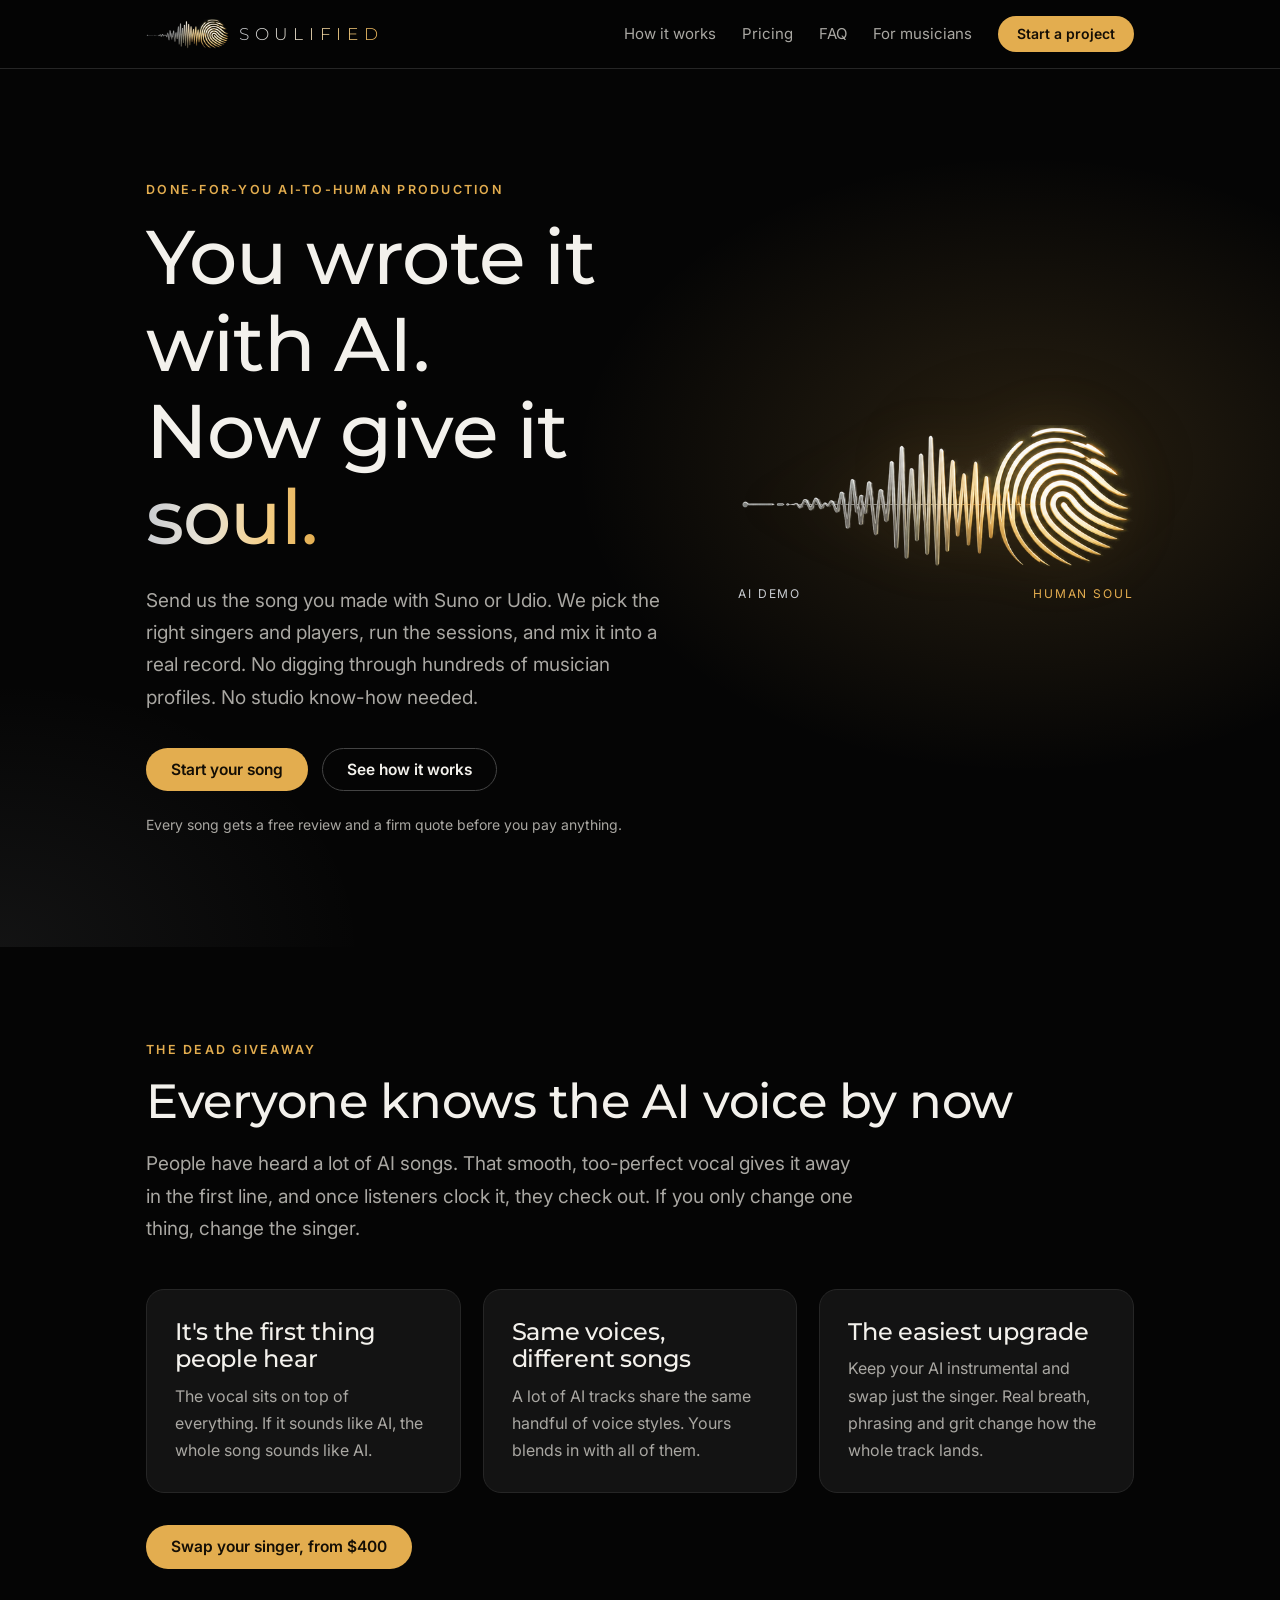
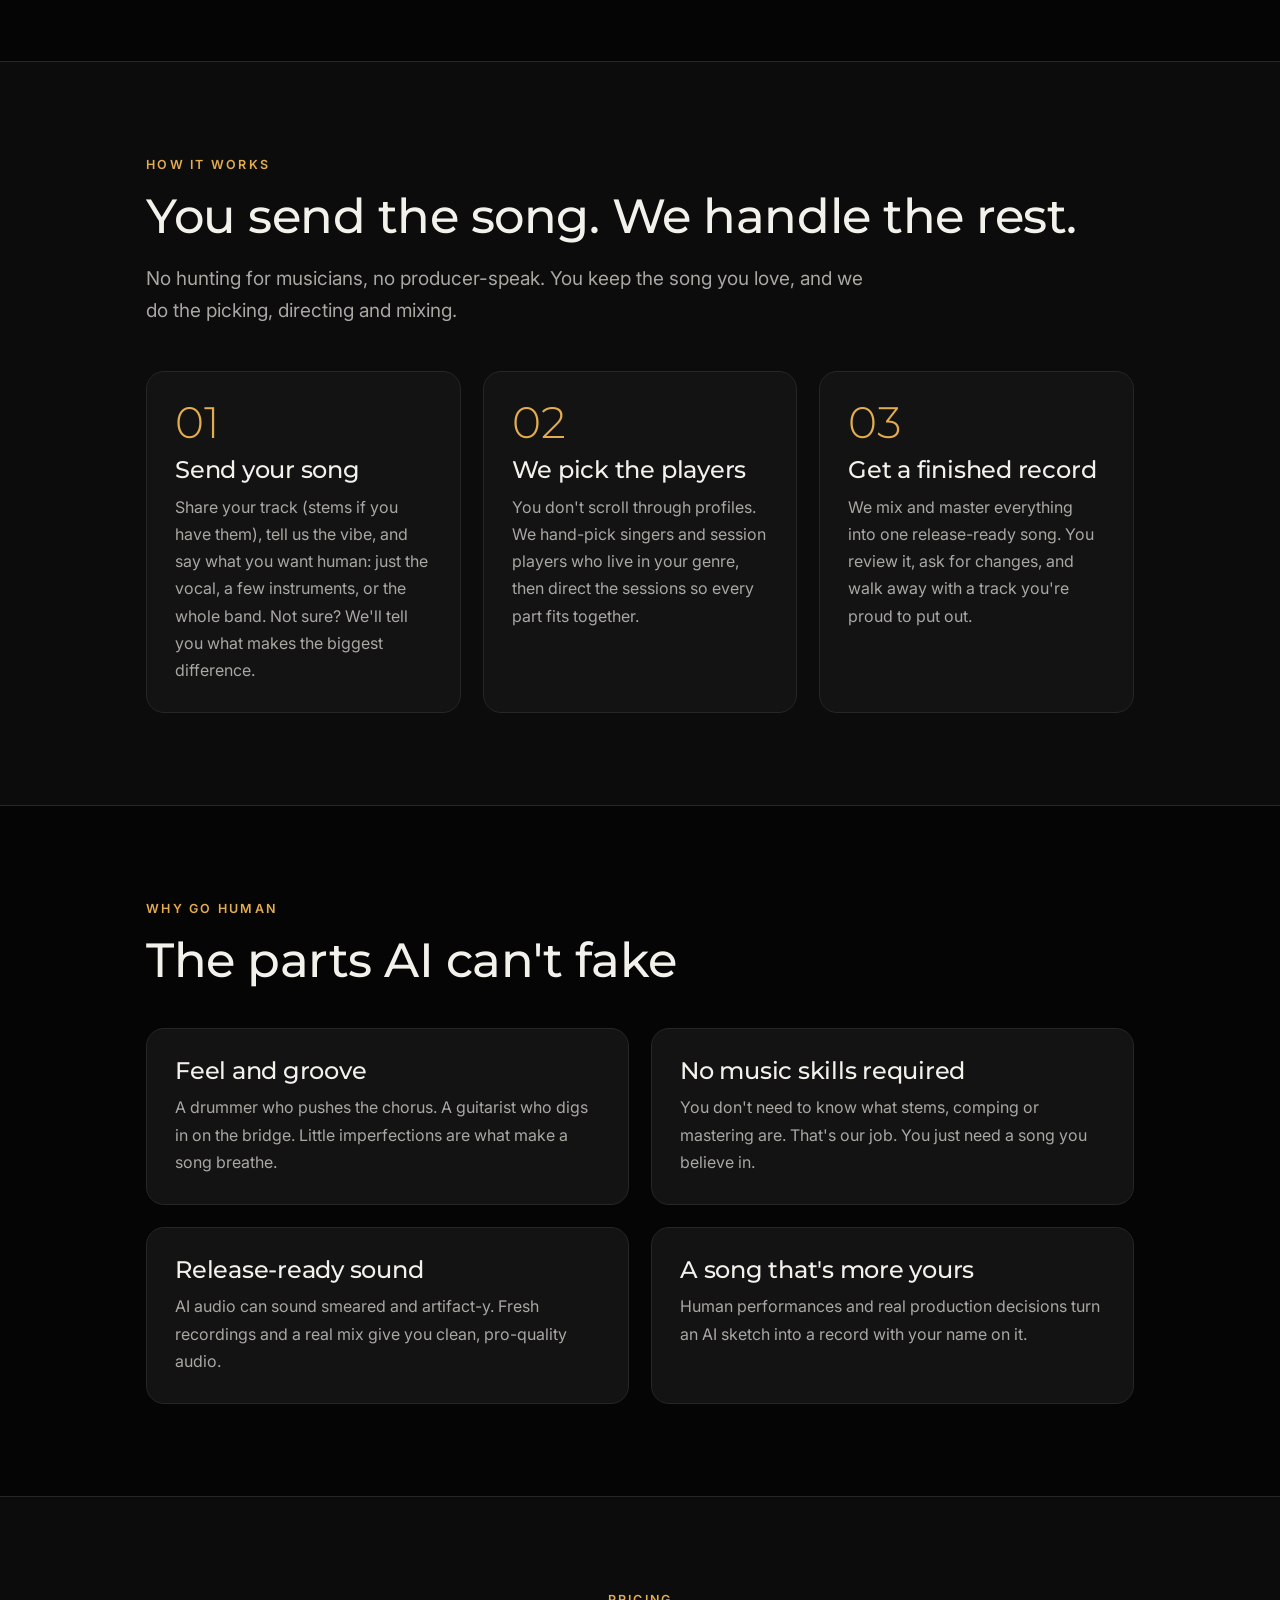
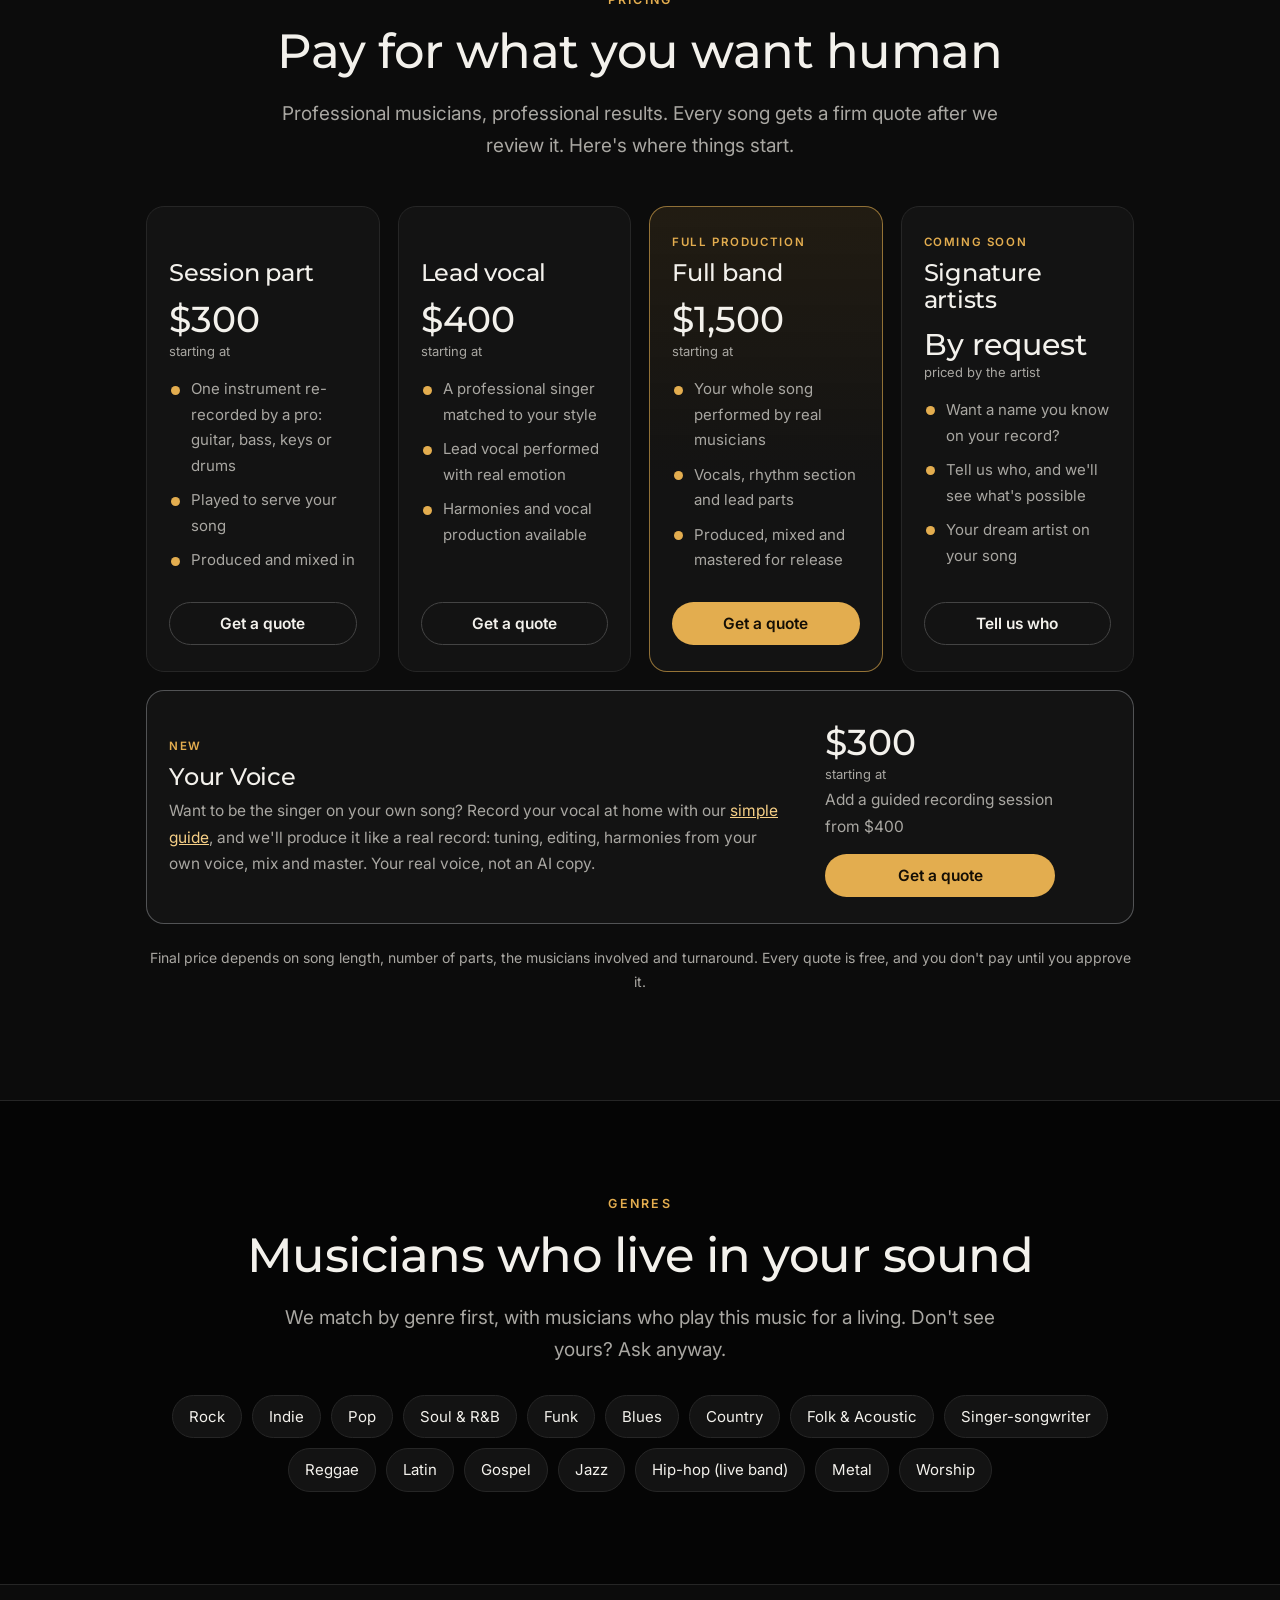
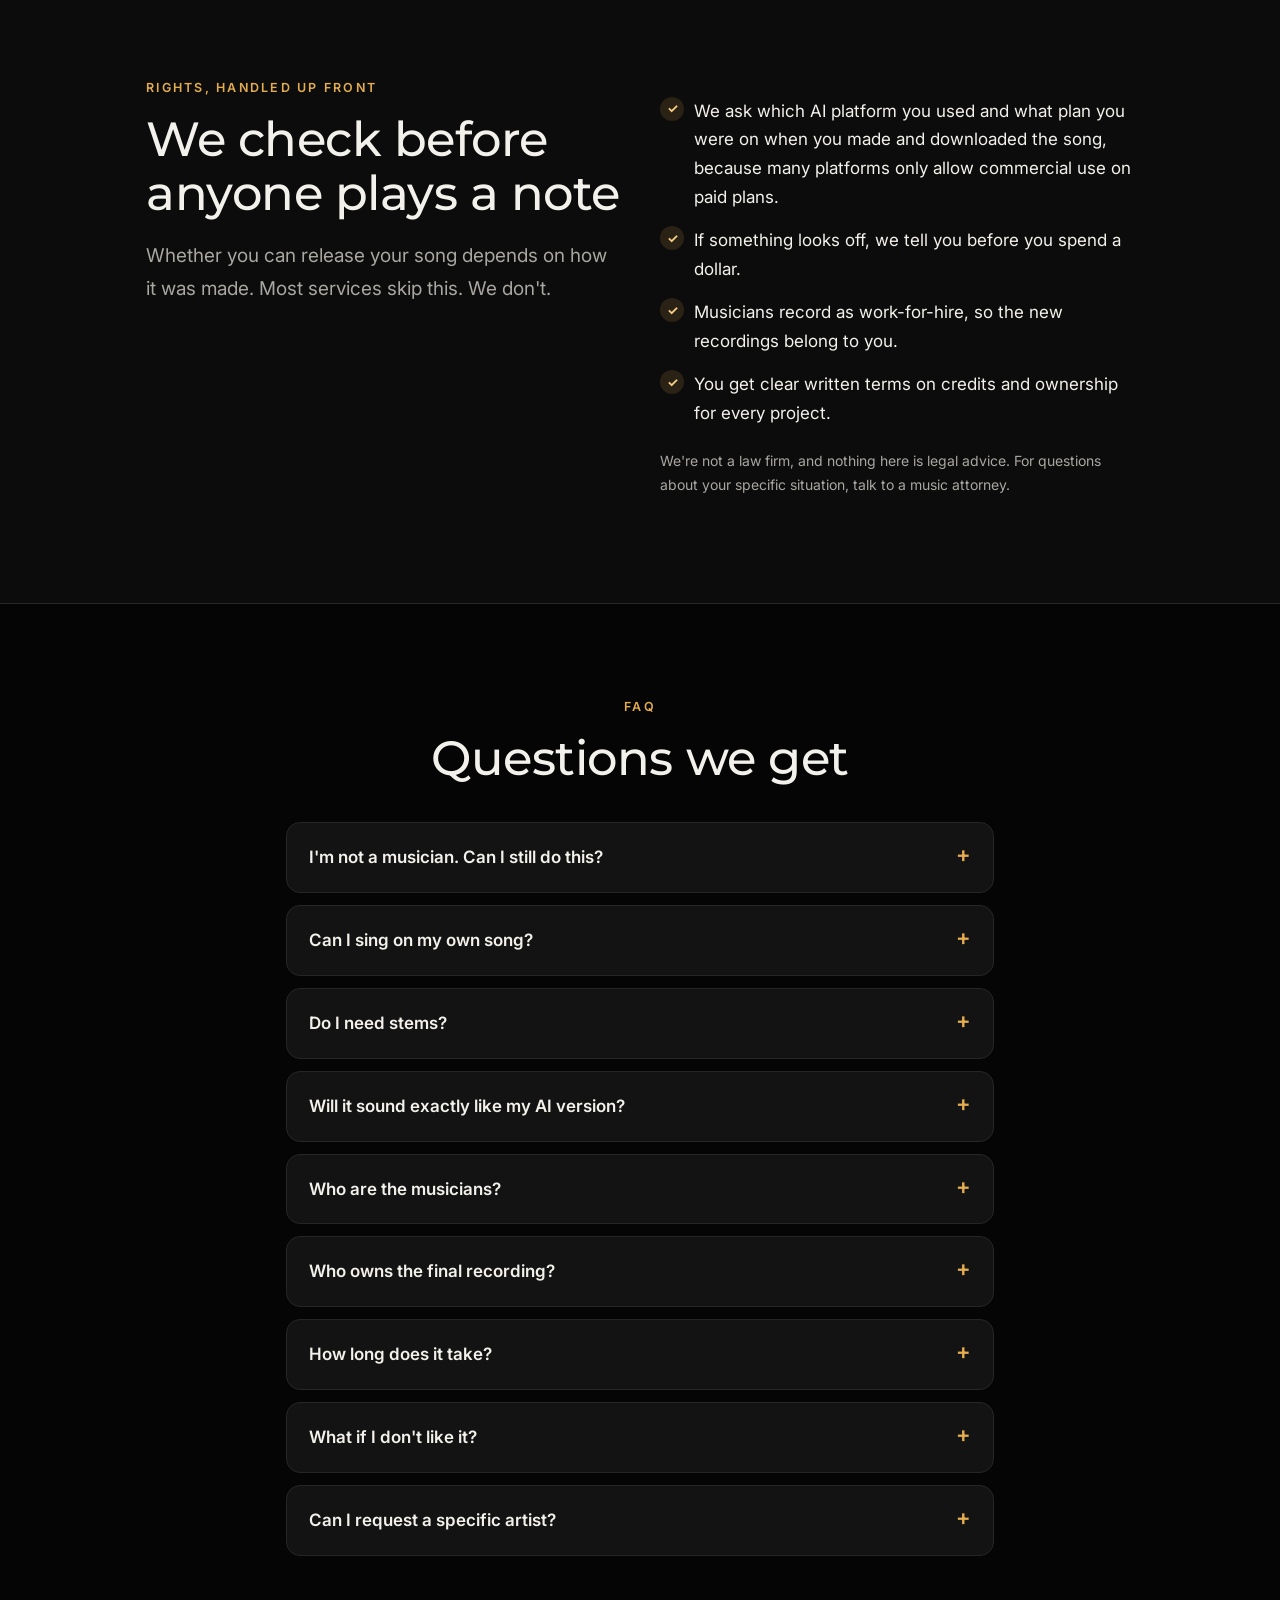
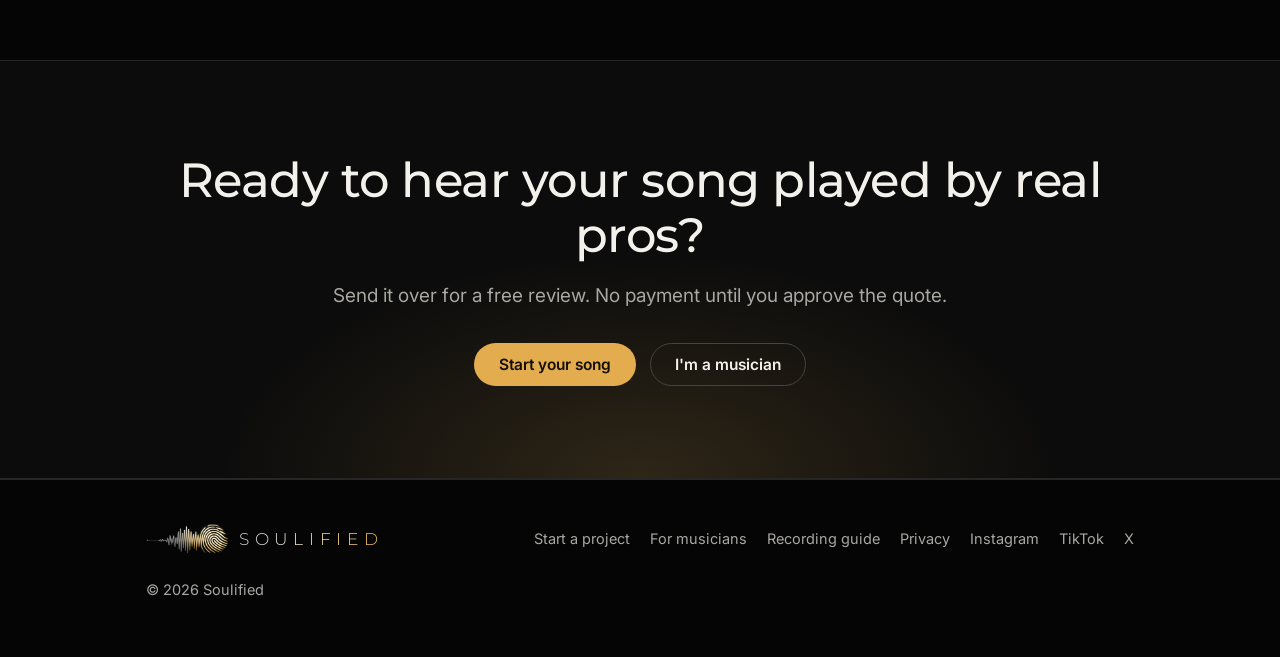
==== commit 41d95556: "Add files via upload" ====
--- a/index.html
+++ b/index.html
@@ -113,6 +113,18 @@
         <ul><li>Want a name you know on your record?</li><li>Tell us who, and we'll see what's possible</li><li>Your dream artist on your song</li></ul>
         <a class="btn ghost" href="start.html?service=signature">Tell us who</a></div>
     </div>
+    <div class="price wide">
+      <div>
+        <div class="tag">New</div>
+        <h3>Your Voice</h3>
+        <p>Want to be the singer on your own song? Record your vocal at home with our <a href="record.html">simple guide</a>, and we'll produce it like a real record: tuning, editing, harmonies from your own voice, mix and master. Your real voice, not an AI copy.</p>
+      </div>
+      <div class="wide-side">
+        <div class="amt">$300 <small>starting at</small></div>
+        <p class="fine" style="margin:6px 0 14px">Add a guided recording session from $400</p>
+        <a class="btn gold" href="start.html?service=yourvoice">Get a quote</a>
+      </div>
+    </div>
     <p class="fine center">Final price depends on song length, number of parts, the musicians involved and turnaround. Every quote is free, and you don't pay until you approve it.</p>
   </div>
 </section>
@@ -150,6 +162,7 @@
     <div class="center"><div class="kicker">FAQ</div><h2>Questions we get</h2></div>
     <div style="margin-top:36px">
       <details><summary>I'm not a musician. Can I still do this?</summary><p>Yes, that's who we built this for. You don't need to know any music or studio terms. Send the song, tell us what you like about it, and we'll handle every decision from there.</p></details>
+      <details><summary>Can I sing on my own song?</summary><p>Yes. That's our Your Voice package. You record your vocal at home using our <a href="record.html">recording guide</a>, and we tune, edit and produce it into a finished record. Send a rough take first and we'll tell you honestly what's possible.</p></details>
       <details><summary>Do I need stems?</summary><p>They help a lot, but they're not required. If you don't have them, send the full track and we'll separate it for the musicians to play along to.</p></details>
       <details><summary>Will it sound exactly like my AI version?</summary><p>It'll keep your song: the melody, lyrics, structure and vibe. It won't be a copy. Real players bring their own feel, and that's the point. Tell us what you love about the original and we'll protect it.</p></details>
       <details><summary>Who are the musicians?</summary><p>Every project is produced by Soulified's founder, a producer, guitarist and vocalist with 20 years of experience who also plays and sings on many projects. We're building a hand-picked roster of top-tier session players, singers and established bands, and we only bring in talent that meets that bar.</p></details>
@@ -179,6 +192,7 @@
     <nav>
       <a href="start.html">Start a project</a>
       <a href="join.html">For musicians</a>
+      <a href="record.html">Recording guide</a>
       <a href="privacy.html">Privacy</a>
       <a href="https://www.instagram.com/besoulified/" target="_blank" rel="noopener">Instagram</a><a href="https://www.tiktok.com/@besoulified" target="_blank" rel="noopener">TikTok</a><a href="https://x.com/beSoulified" target="_blank" rel="noopener">X</a>
     </nav>
--- a/style.css
+++ b/style.css
@@ -84,6 +84,10 @@
 .price .amt{font-family:"Montserrat",sans-serif;font-weight:500;font-size:36px;line-height:1.1;margin:6px 0 2px}
 .price .amt small{display:block;font-family:"Inter",sans-serif;font-size:13px;color:var(--muted);margin-top:4px;font-weight:400}
 .price .amt.text{font-size:30px}
+.price.wide{flex-direction:row;gap:36px;align-items:center;margin-top:18px;border-color:rgba(201,204,209,.35)}
+.price.wide p{color:var(--muted);font-size:15.5px;margin:8px 0 0;max-width:620px}
+.price.wide p a{color:var(--gold2)}
+.price.wide .wide-side{flex:0 0 230px}
 .price ul{list-style:none;padding:0;margin:16px 0 20px;flex:1}
 .price li{position:relative;padding-left:22px;margin-bottom:9px;font-size:15px;color:var(--muted)}
 .price li::before{content:"";position:absolute;left:2px;top:.62em;width:9px;height:9px;border-radius:50%;background:var(--gold)}
@@ -180,4 +184,6 @@
   .nav .brand span{font-size:13px;letter-spacing:.24em}
   .brand img{height:24px}
   .price-grid{grid-template-columns:1fr}
+  .price.wide{flex-direction:column;align-items:stretch;gap:14px}
+  .price.wide .wide-side{flex:none}
 }
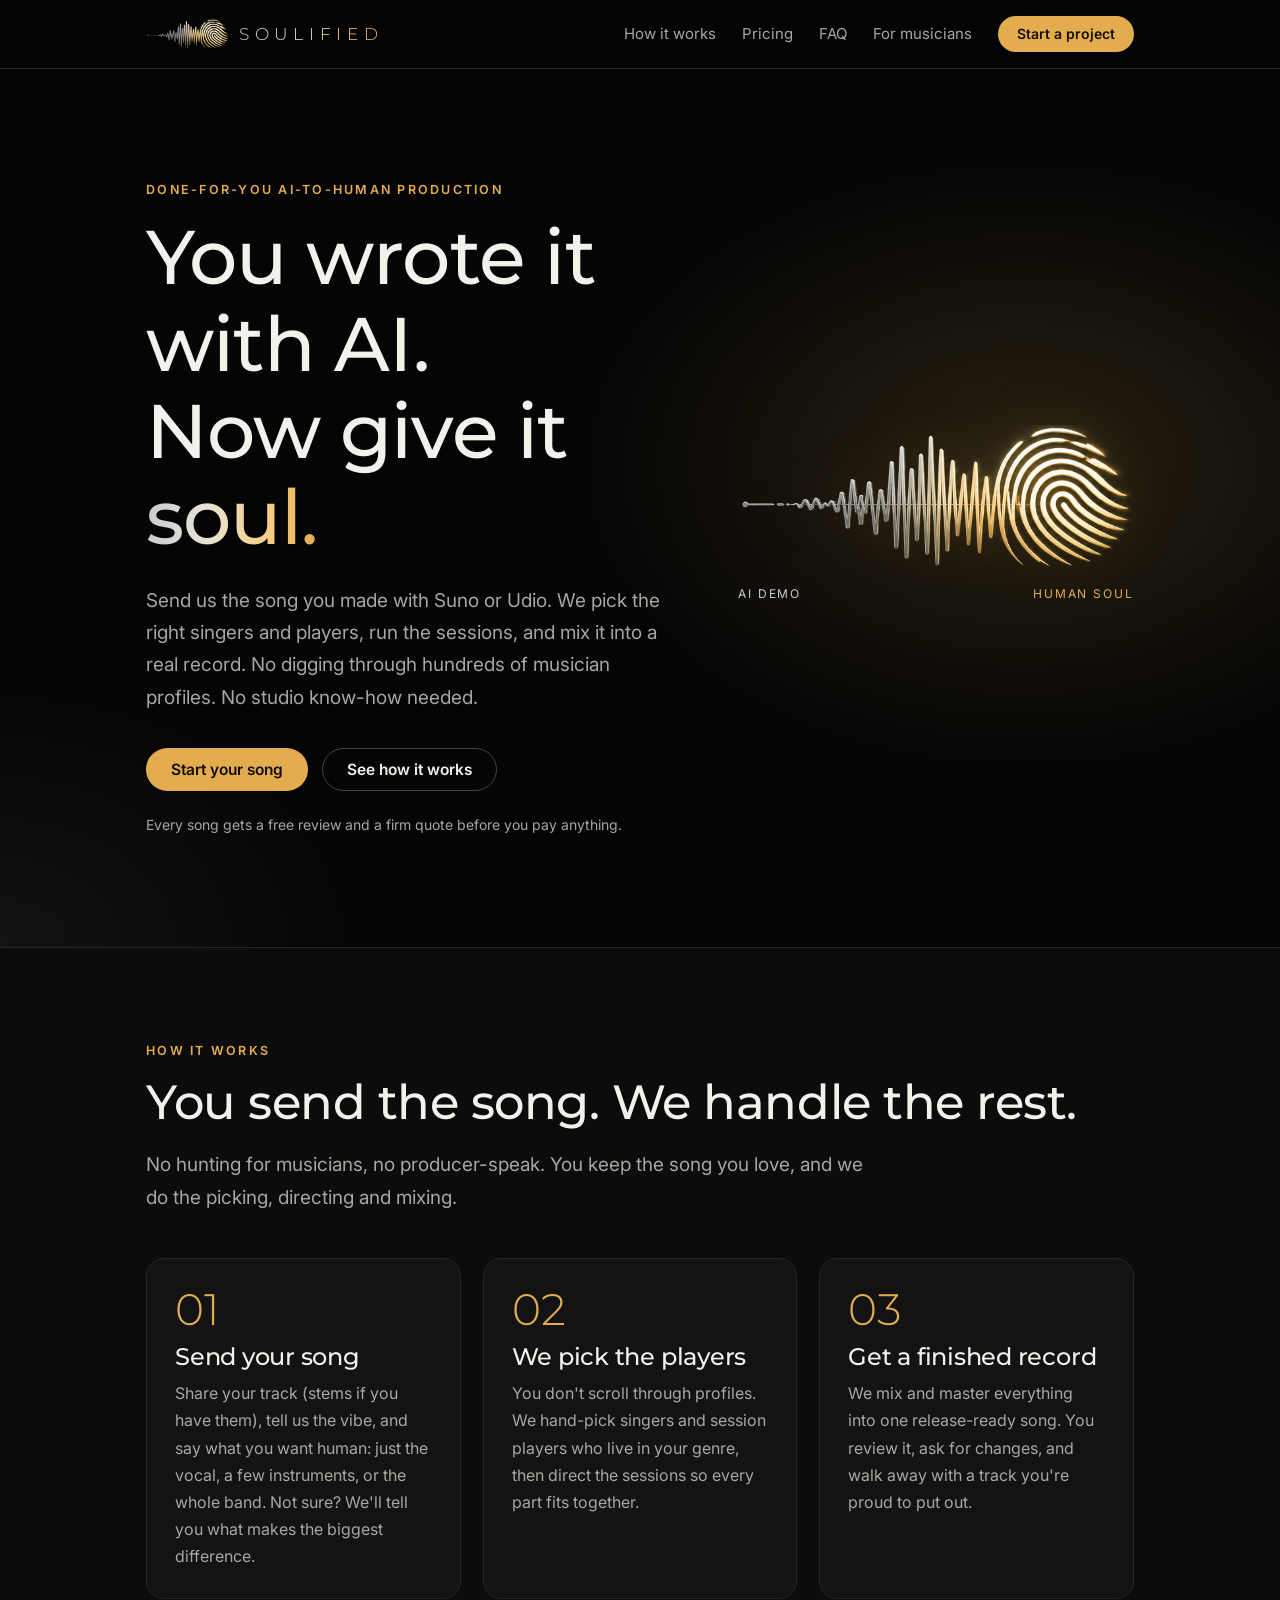
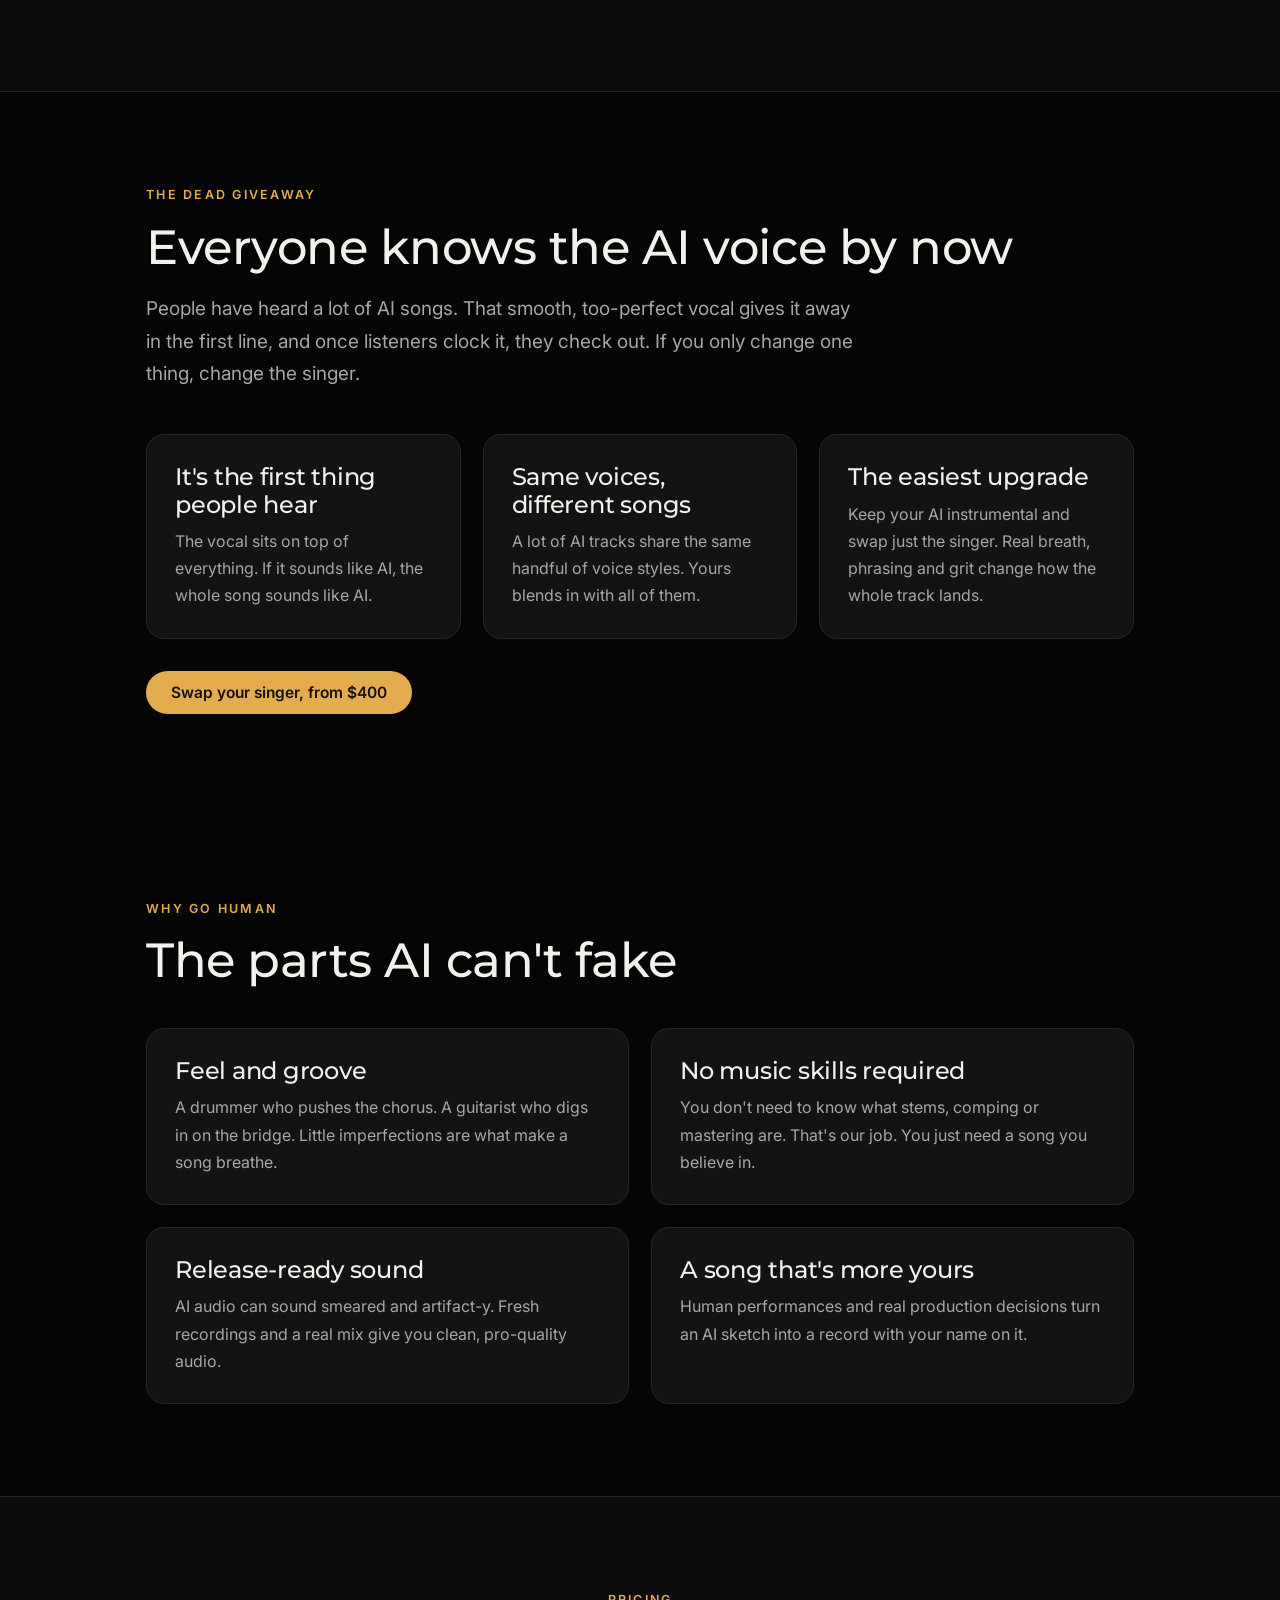
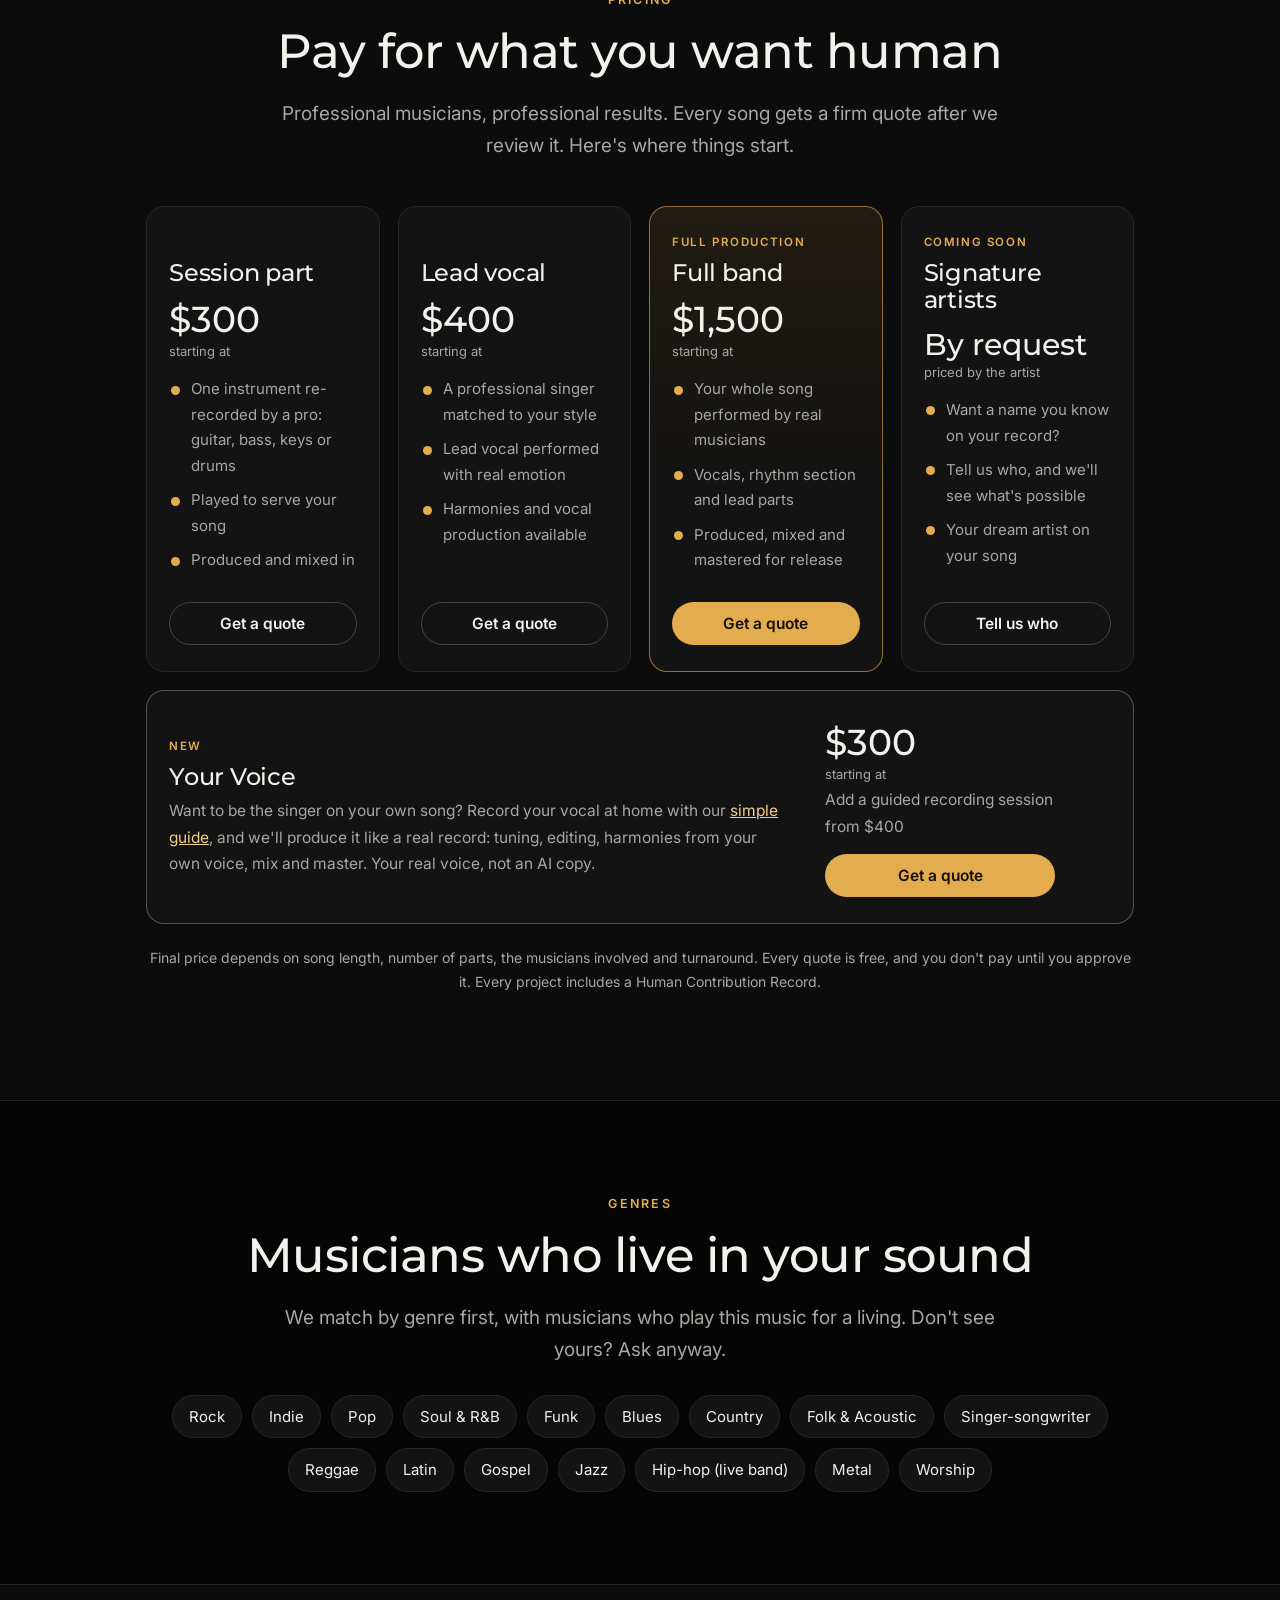
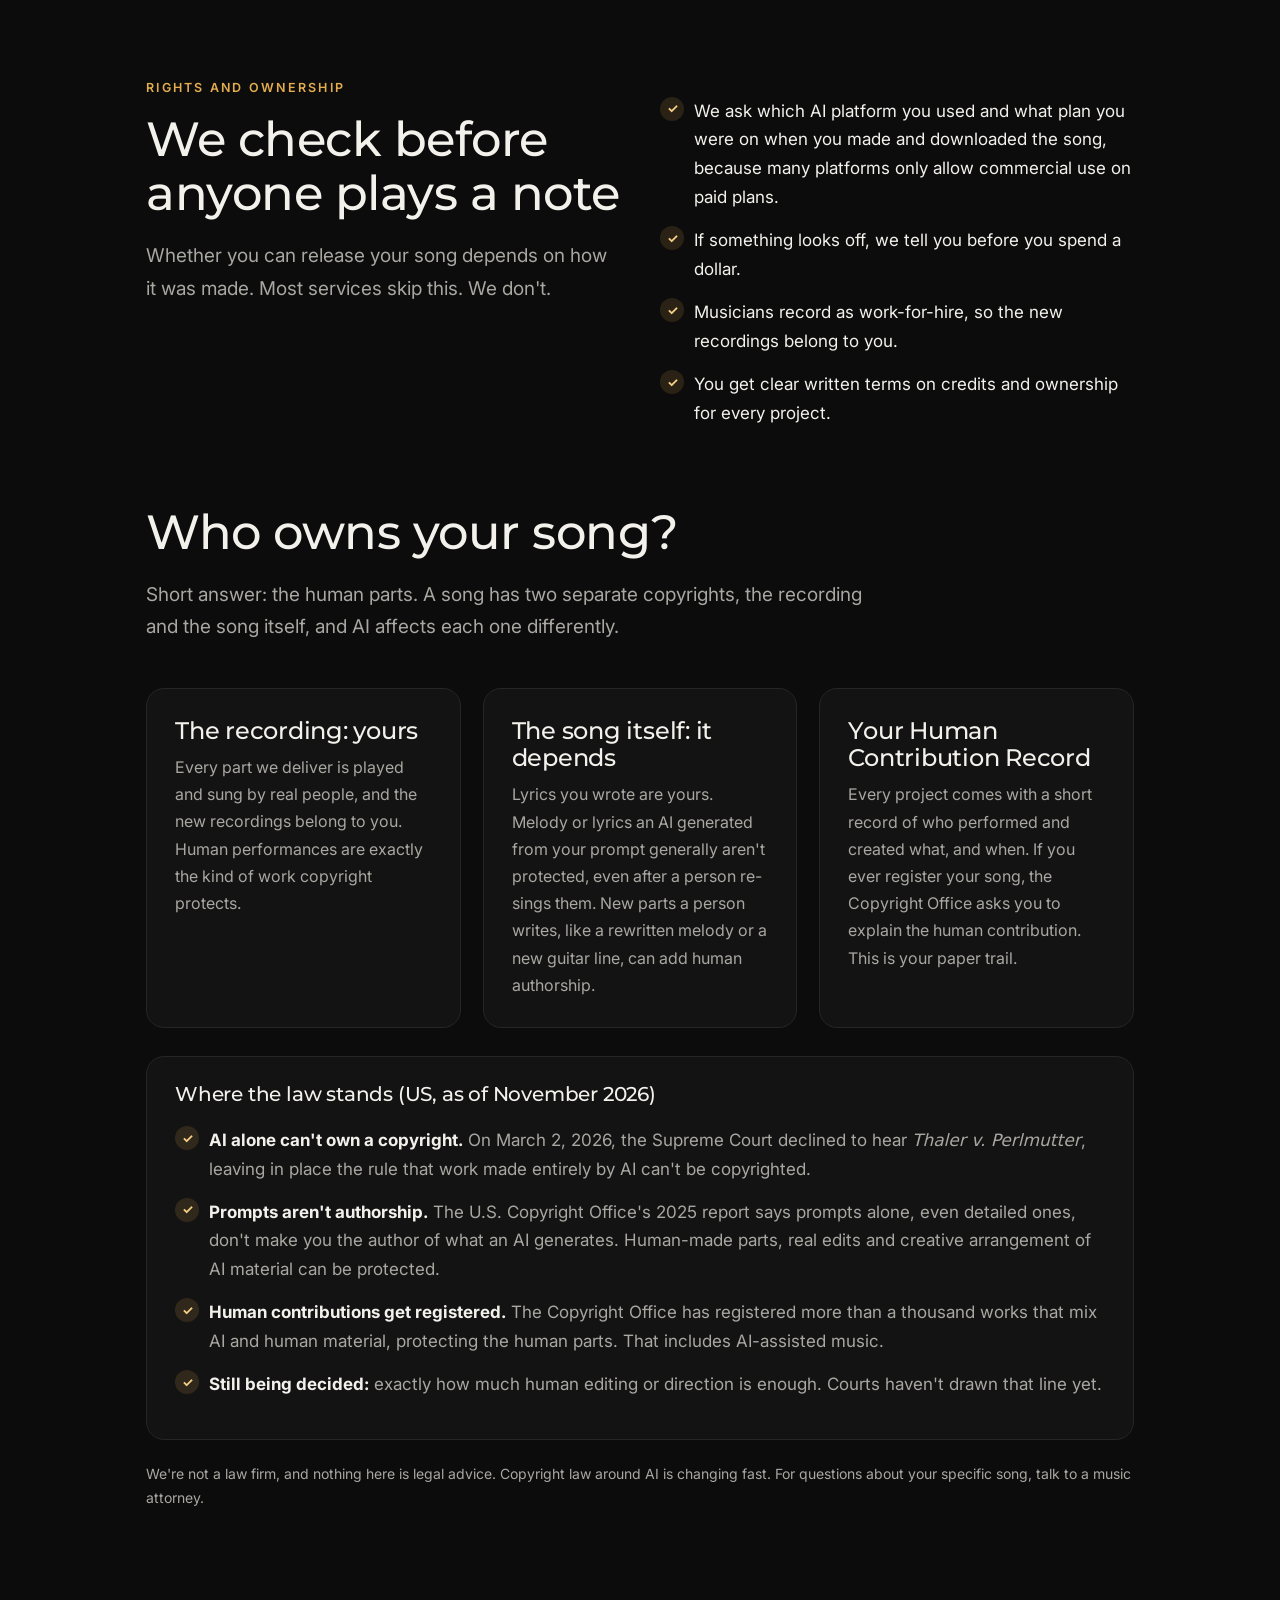
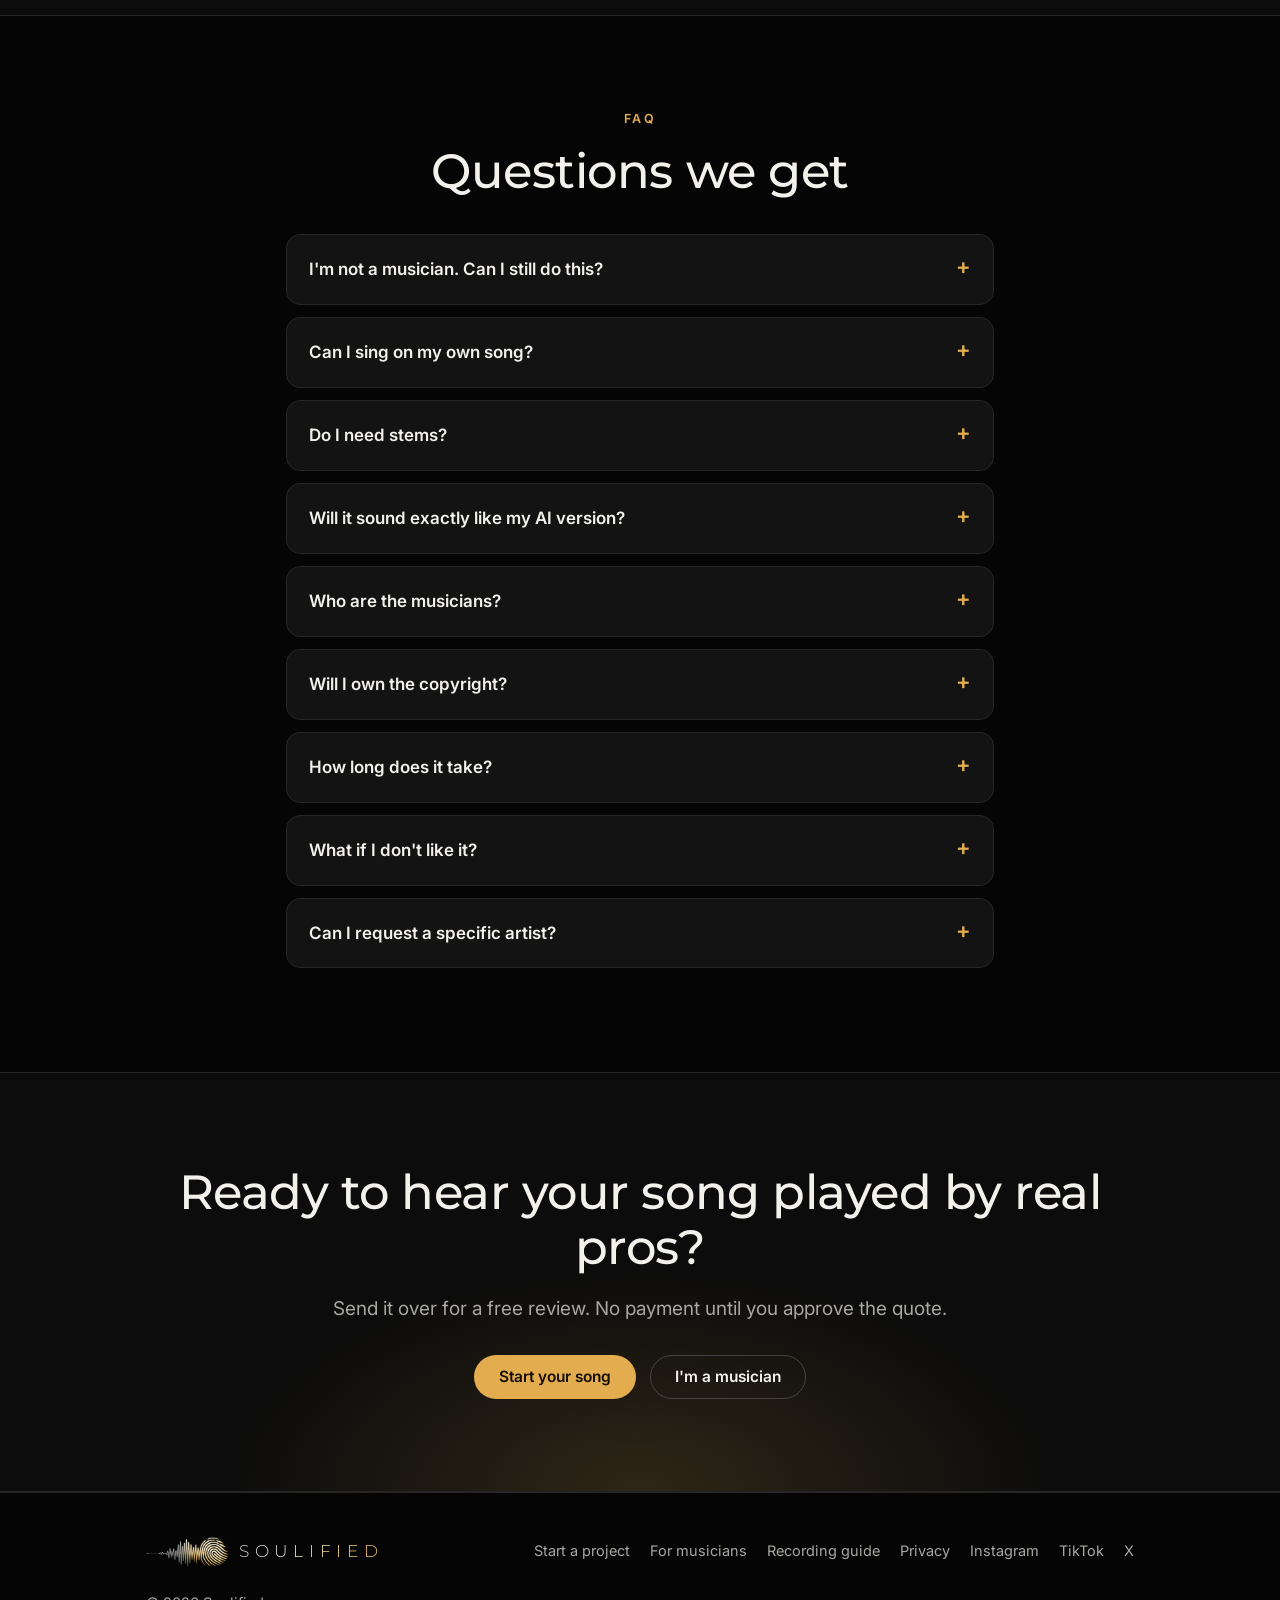
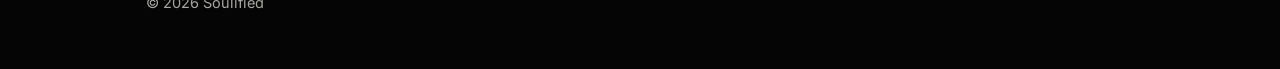
==== commit 7c08a168: "Add files via upload" ====
--- a/index.html
+++ b/index.html
@@ -52,6 +52,19 @@
   </div>
 </section>
 
+<section class="band" id="how">
+  <div class="wrap">
+    <div class="kicker">How it works</div>
+    <h2>You send the song. We handle the rest.</h2>
+    <p class="lead">No hunting for musicians, no producer-speak. You keep the song you love, and we do the picking, directing and mixing.</p>
+    <div class="grid3">
+      <div class="card"><div class="step-n">01</div><h3>Send your song</h3><p>Share your track (stems if you have them), tell us the vibe, and say what you want human: just the vocal, a few instruments, or the whole band. Not sure? We'll tell you what makes the biggest difference.</p></div>
+      <div class="card"><div class="step-n">02</div><h3>We pick the players</h3><p>You don't scroll through profiles. We hand-pick singers and session players who live in your genre, then direct the sessions so every part fits together.</p></div>
+      <div class="card"><div class="step-n">03</div><h3>Get a finished record</h3><p>We mix and master everything into one release-ready song. You review it, ask for changes, and walk away with a track you're proud to put out.</p></div>
+    </div>
+  </div>
+</section>
+
 <section id="voice">
   <div class="wrap">
     <div class="kicker">The dead giveaway</div>
@@ -63,19 +76,6 @@
       <div class="card"><h3>The easiest upgrade</h3><p>Keep your AI instrumental and swap just the singer. Real breath, phrasing and grit change how the whole track lands.</p></div>
     </div>
     <div class="btns" style="margin-top:32px"><a class="btn gold" href="start.html?service=vocal">Swap your singer, from $400</a></div>
-  </div>
-</section>
-
-<section class="band" id="how">
-  <div class="wrap">
-    <div class="kicker">How it works</div>
-    <h2>You send the song. We handle the rest.</h2>
-    <p class="lead">No hunting for musicians, no producer-speak. You keep the song you love, and we do the picking, directing and mixing.</p>
-    <div class="grid3">
-      <div class="card"><div class="step-n">01</div><h3>Send your song</h3><p>Share your track (stems if you have them), tell us the vibe, and say what you want human: just the vocal, a few instruments, or the whole band. Not sure? We'll tell you what makes the biggest difference.</p></div>
-      <div class="card"><div class="step-n">02</div><h3>We pick the players</h3><p>You don't scroll through profiles. We hand-pick singers and session players who live in your genre, then direct the sessions so every part fits together.</p></div>
-      <div class="card"><div class="step-n">03</div><h3>Get a finished record</h3><p>We mix and master everything into one release-ready song. You review it, ask for changes, and walk away with a track you're proud to put out.</p></div>
-    </div>
   </div>
 </section>
 
@@ -125,7 +125,7 @@
         <a class="btn gold" href="start.html?service=yourvoice">Get a quote</a>
       </div>
     </div>
-    <p class="fine center">Final price depends on song length, number of parts, the musicians involved and turnaround. Every quote is free, and you don't pay until you approve it.</p>
+    <p class="fine center">Final price depends on song length, number of parts, the musicians involved and turnaround. Every quote is free, and you don't pay until you approve it. Every project includes a Human Contribution Record.</p>
   </div>
 </section>
 
@@ -141,7 +141,7 @@
 <section class="band" id="rights">
   <div class="wrap rights">
     <div>
-      <div class="kicker">Rights, handled up front</div>
+      <div class="kicker">Rights and ownership</div>
       <h2>We check before anyone plays a note</h2>
       <p class="lead">Whether you can release your song depends on how it was made. Most services skip this. We don't.</p>
     </div>
@@ -152,8 +152,26 @@
         <li>Musicians record as work-for-hire, so the new recordings belong to you.</li>
         <li>You get clear written terms on credits and ownership for every project.</li>
       </ul>
-      <p class="fine">We're not a law firm, and nothing here is legal advice. For questions about your specific situation, talk to a music attorney.</p>
-    </div>
+    </div>
+  </div>
+  <div class="wrap" id="ownership" style="margin-top:64px">
+    <h2>Who owns your song?</h2>
+    <p class="lead">Short answer: the human parts. A song has two separate copyrights, the recording and the song itself, and AI affects each one differently.</p>
+    <div class="grid3">
+      <div class="card"><h3>The recording: yours</h3><p>Every part we deliver is played and sung by real people, and the new recordings belong to you. Human performances are exactly the kind of work copyright protects.</p></div>
+      <div class="card"><h3>The song itself: it depends</h3><p>Lyrics you wrote are yours. Melody or lyrics an AI generated from your prompt generally aren't protected, even after a person re-sings them. New parts a person writes, like a rewritten melody or a new guitar line, can add human authorship.</p></div>
+      <div class="card"><h3>Your Human Contribution Record</h3><p>Every project comes with a short record of who performed and created what, and when. If you ever register your song, the Copyright Office asks you to explain the human contribution. This is your paper trail.</p></div>
+    </div>
+    <div class="law">
+      <h3>Where the law stands (US, as of November 2026)</h3>
+      <ul class="check">
+        <li><b>AI alone can't own a copyright.</b> On March 2, 2026, the Supreme Court declined to hear <i>Thaler v. Perlmutter</i>, leaving in place the rule that work made entirely by AI can't be copyrighted.</li>
+        <li><b>Prompts aren't authorship.</b> The U.S. Copyright Office's 2025 report says prompts alone, even detailed ones, don't make you the author of what an AI generates. Human-made parts, real edits and creative arrangement of AI material can be protected.</li>
+        <li><b>Human contributions get registered.</b> The Copyright Office has registered more than a thousand works that mix AI and human material, protecting the human parts. That includes AI-assisted music.</li>
+        <li><b>Still being decided:</b> exactly how much human editing or direction is enough. Courts haven't drawn that line yet.</li>
+      </ul>
+    </div>
+    <p class="fine">We're not a law firm, and nothing here is legal advice. Copyright law around AI is changing fast. For questions about your specific song, talk to a music attorney.</p>
   </div>
 </section>
 
@@ -166,7 +184,7 @@
       <details><summary>Do I need stems?</summary><p>They help a lot, but they're not required. If you don't have them, send the full track and we'll separate it for the musicians to play along to.</p></details>
       <details><summary>Will it sound exactly like my AI version?</summary><p>It'll keep your song: the melody, lyrics, structure and vibe. It won't be a copy. Real players bring their own feel, and that's the point. Tell us what you love about the original and we'll protect it.</p></details>
       <details><summary>Who are the musicians?</summary><p>Every project is produced by Soulified's founder, a producer, guitarist and vocalist with 20 years of experience who also plays and sings on many projects. We're building a hand-picked roster of top-tier session players, singers and established bands, and we only bring in talent that meets that bar.</p></details>
-      <details><summary>Who owns the final recording?</summary><p>You do. Musicians work on a work-for-hire basis, so the new recordings belong to you. Your rights to the song itself depend on the terms of the AI platform you used, which is why we check that first.</p></details>
+      <details><summary>Will I own the copyright?</summary><p>You'll own the new recordings we make. Musicians work on a work-for-hire basis, so the human performances belong to you. The song itself (melody and lyrics) is a separate question: parts you wrote are yours, while parts an AI generated from a prompt generally can't be copyrighted by anyone. Your rights also depend on the AI platform's terms, which is why we check that first. Every project includes a Human Contribution Record documenting who created what. <a href="#ownership">More on ownership</a>.</p></details>
       <details><summary>How long does it take?</summary><p>Most single parts take a few days. Full band productions take longer. You'll get a timeline with your quote, and rush options are available.</p></details>
       <details><summary>What if I don't like it?</summary><p>Revisions are included. We'll go back and forth until it feels right, within the scope of your quote.</p></details>
       <details><summary>Can I request a specific artist?</summary><p>Yes, tell us who. That's what our Signature Artists tier is for. We can't promise any particular artist will say yes, but we'll reach out and let you know what's possible and what it would cost.</p></details>
--- a/style.css
+++ b/style.css
@@ -187,3 +187,8 @@
   .price.wide{flex-direction:column;align-items:stretch;gap:14px}
   .price.wide .wide-side{flex:none}
 }
+.law{margin-top:28px;background:var(--card);border:1px solid var(--line);border-radius:18px;padding:26px 28px}
+.law h3{font-size:20px;margin:0 0 6px}
+.law .check li{color:var(--muted)}
+.law .check b{color:var(--ink)}
+details p a,#ownership a{color:var(--gold2)}
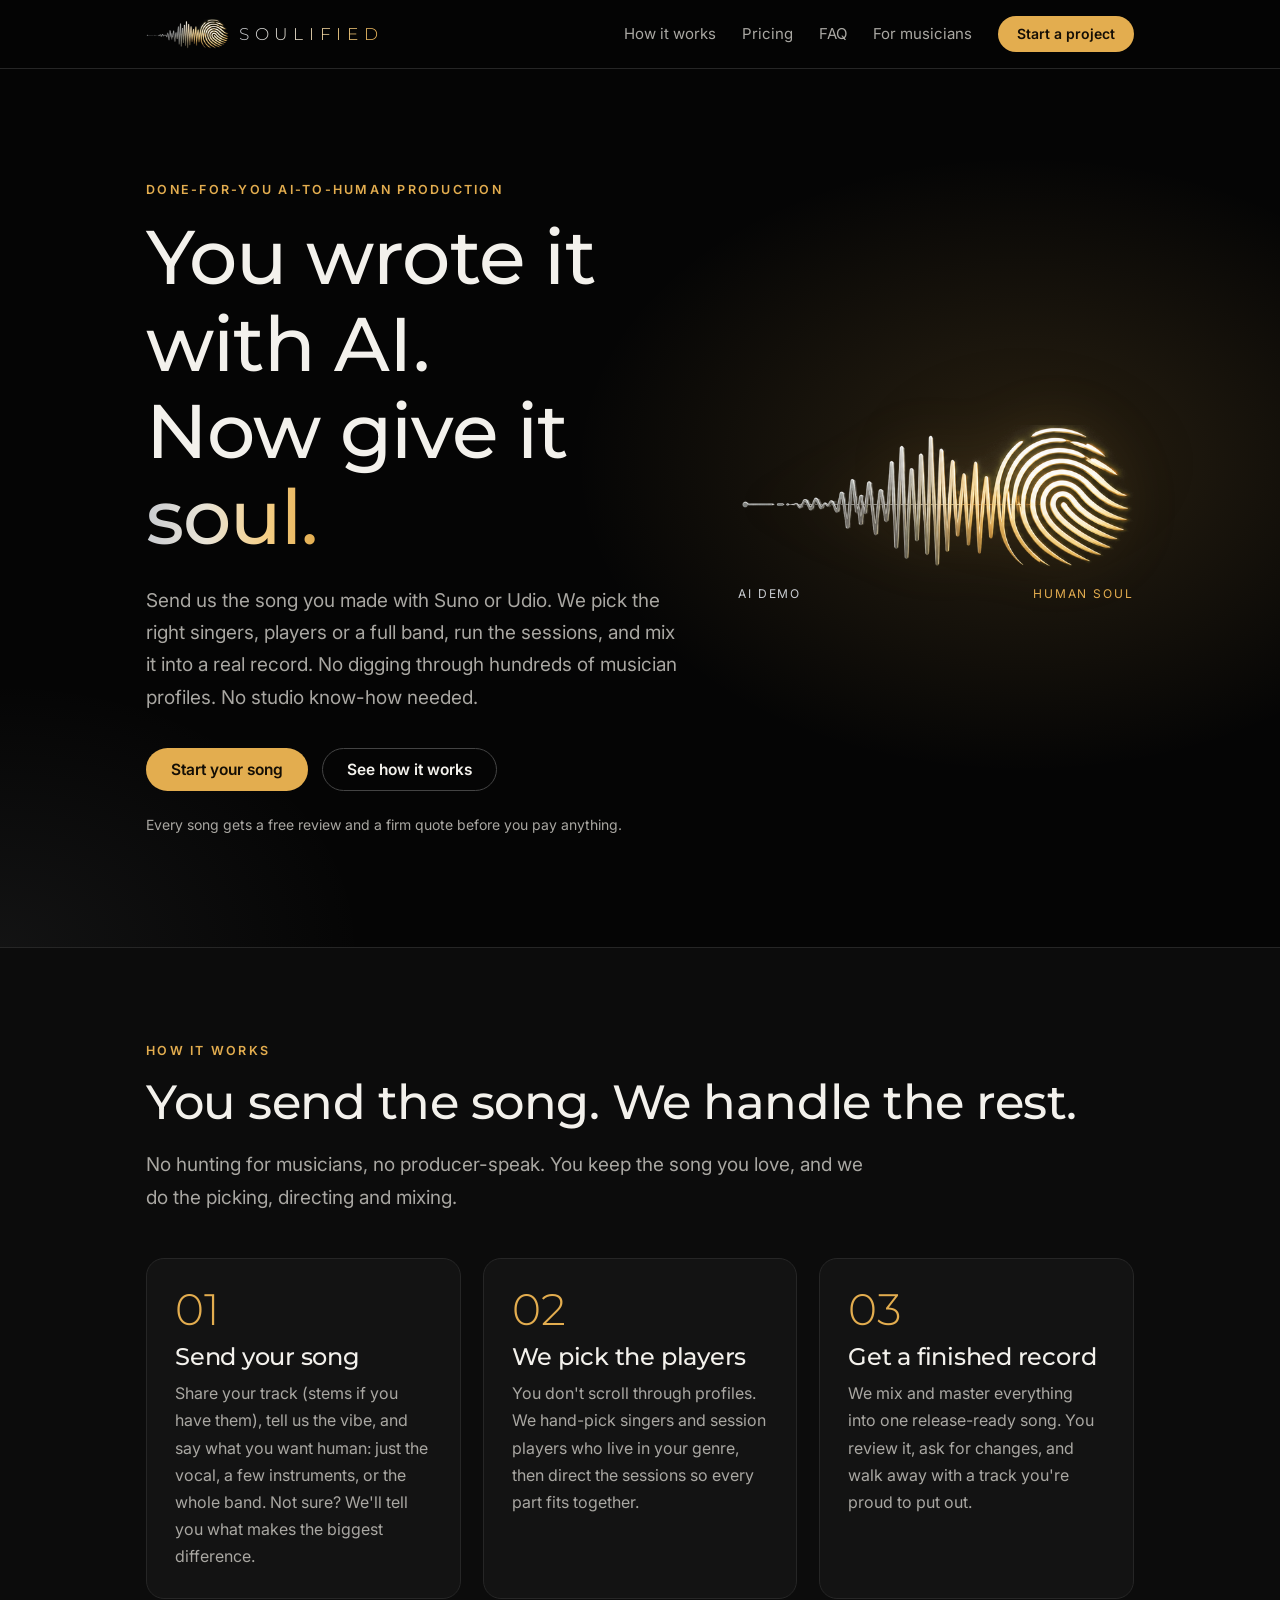
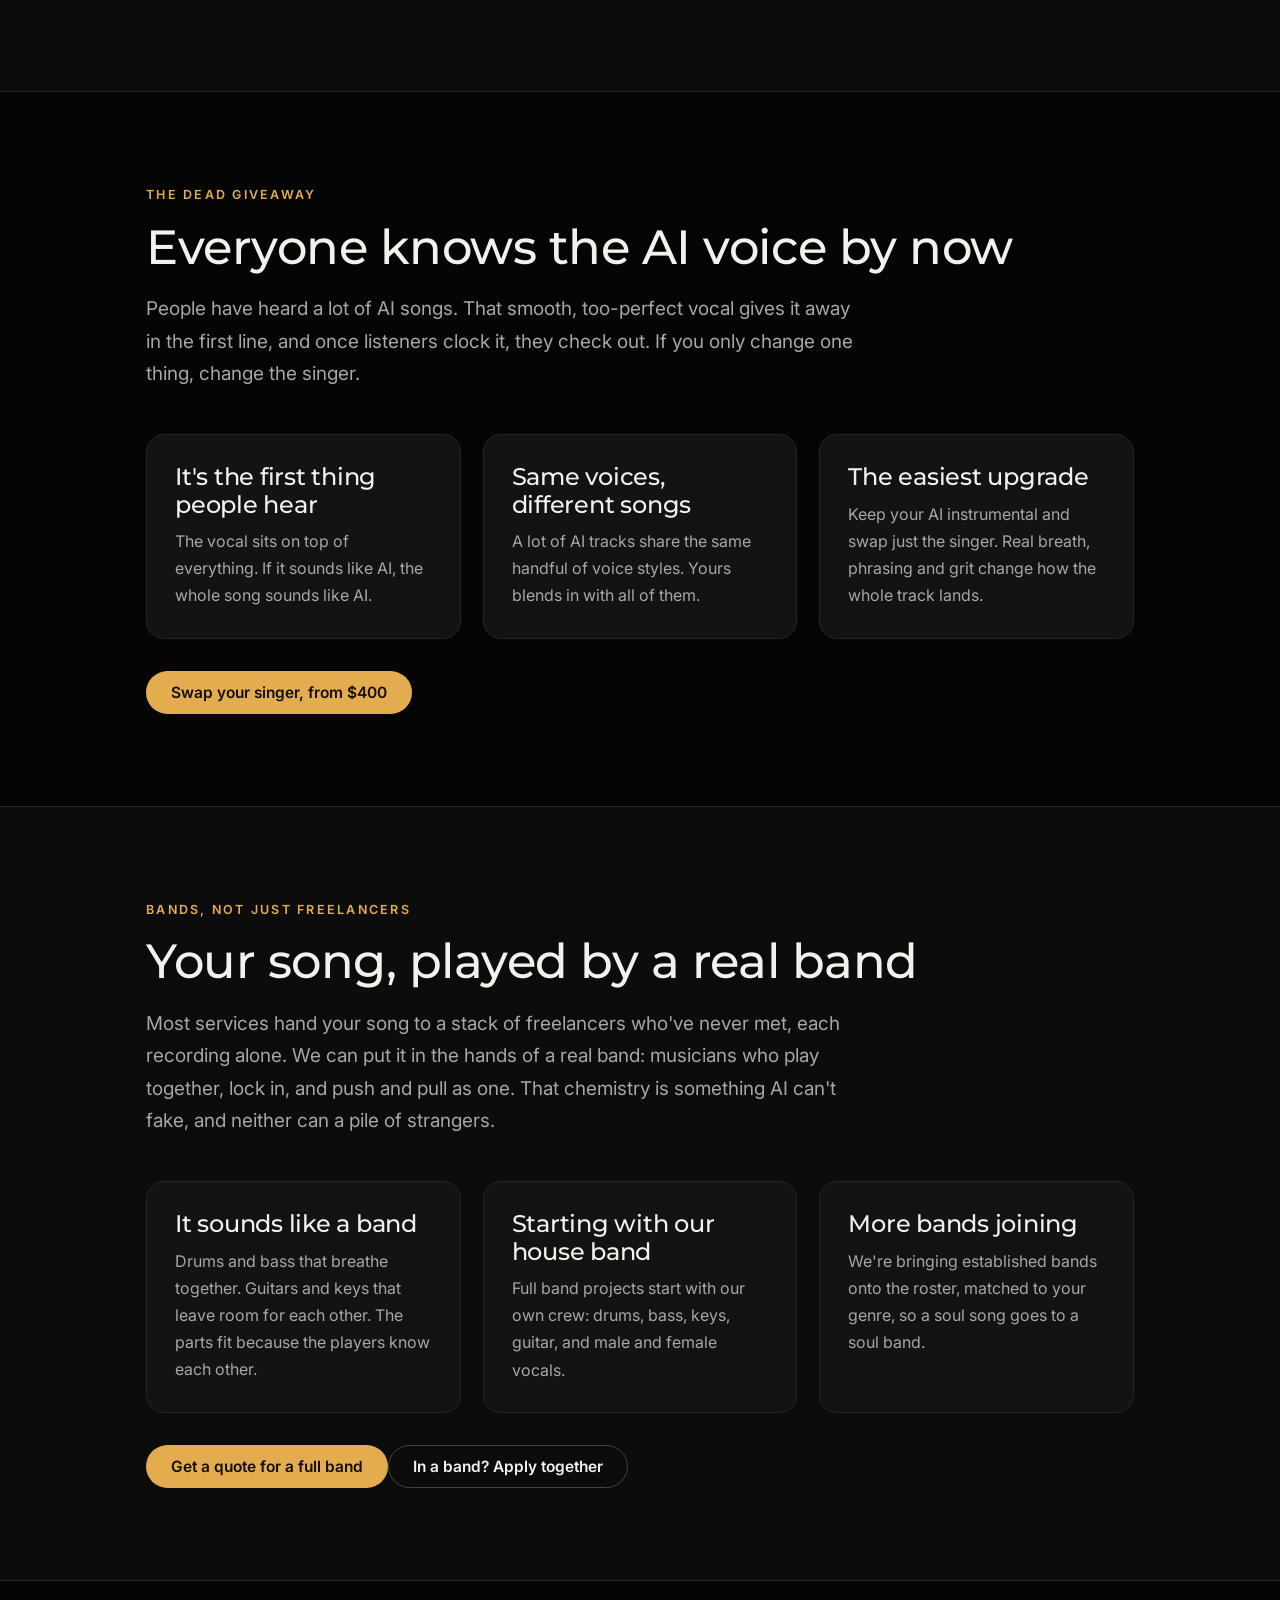
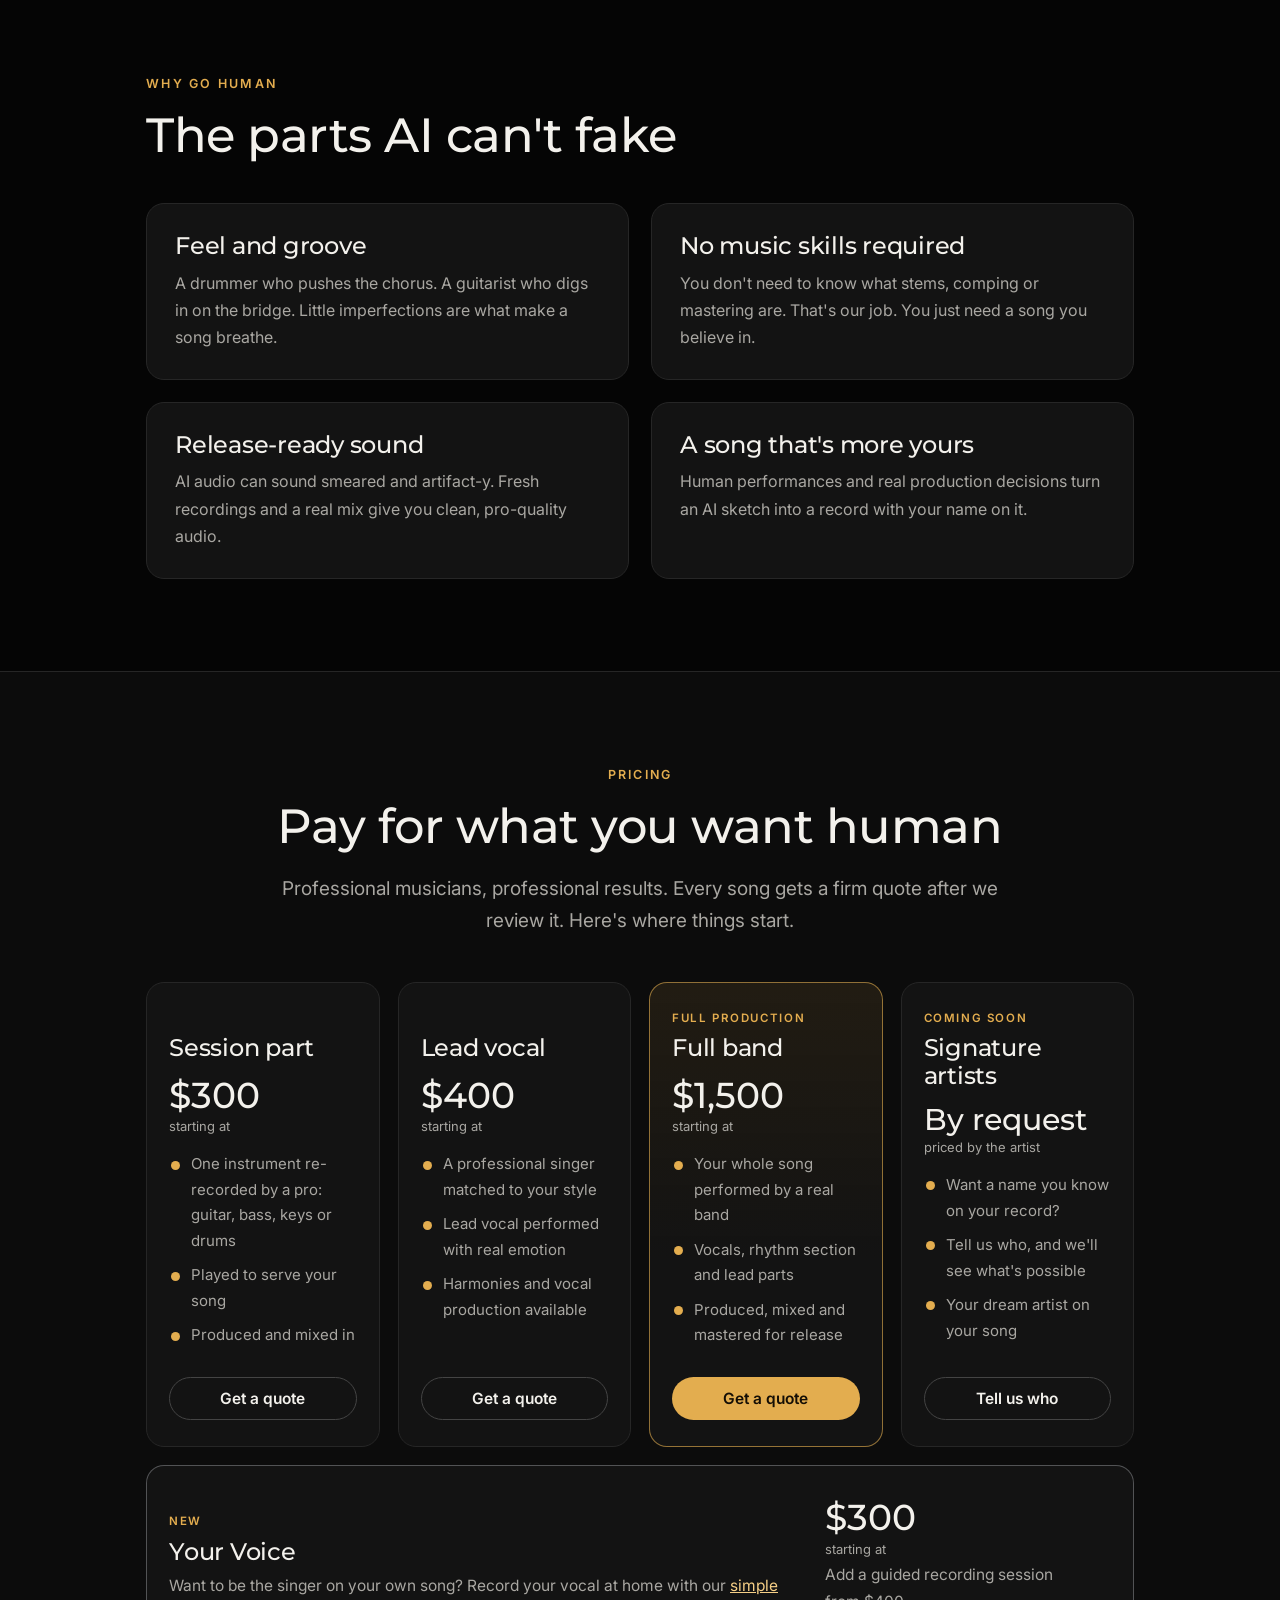
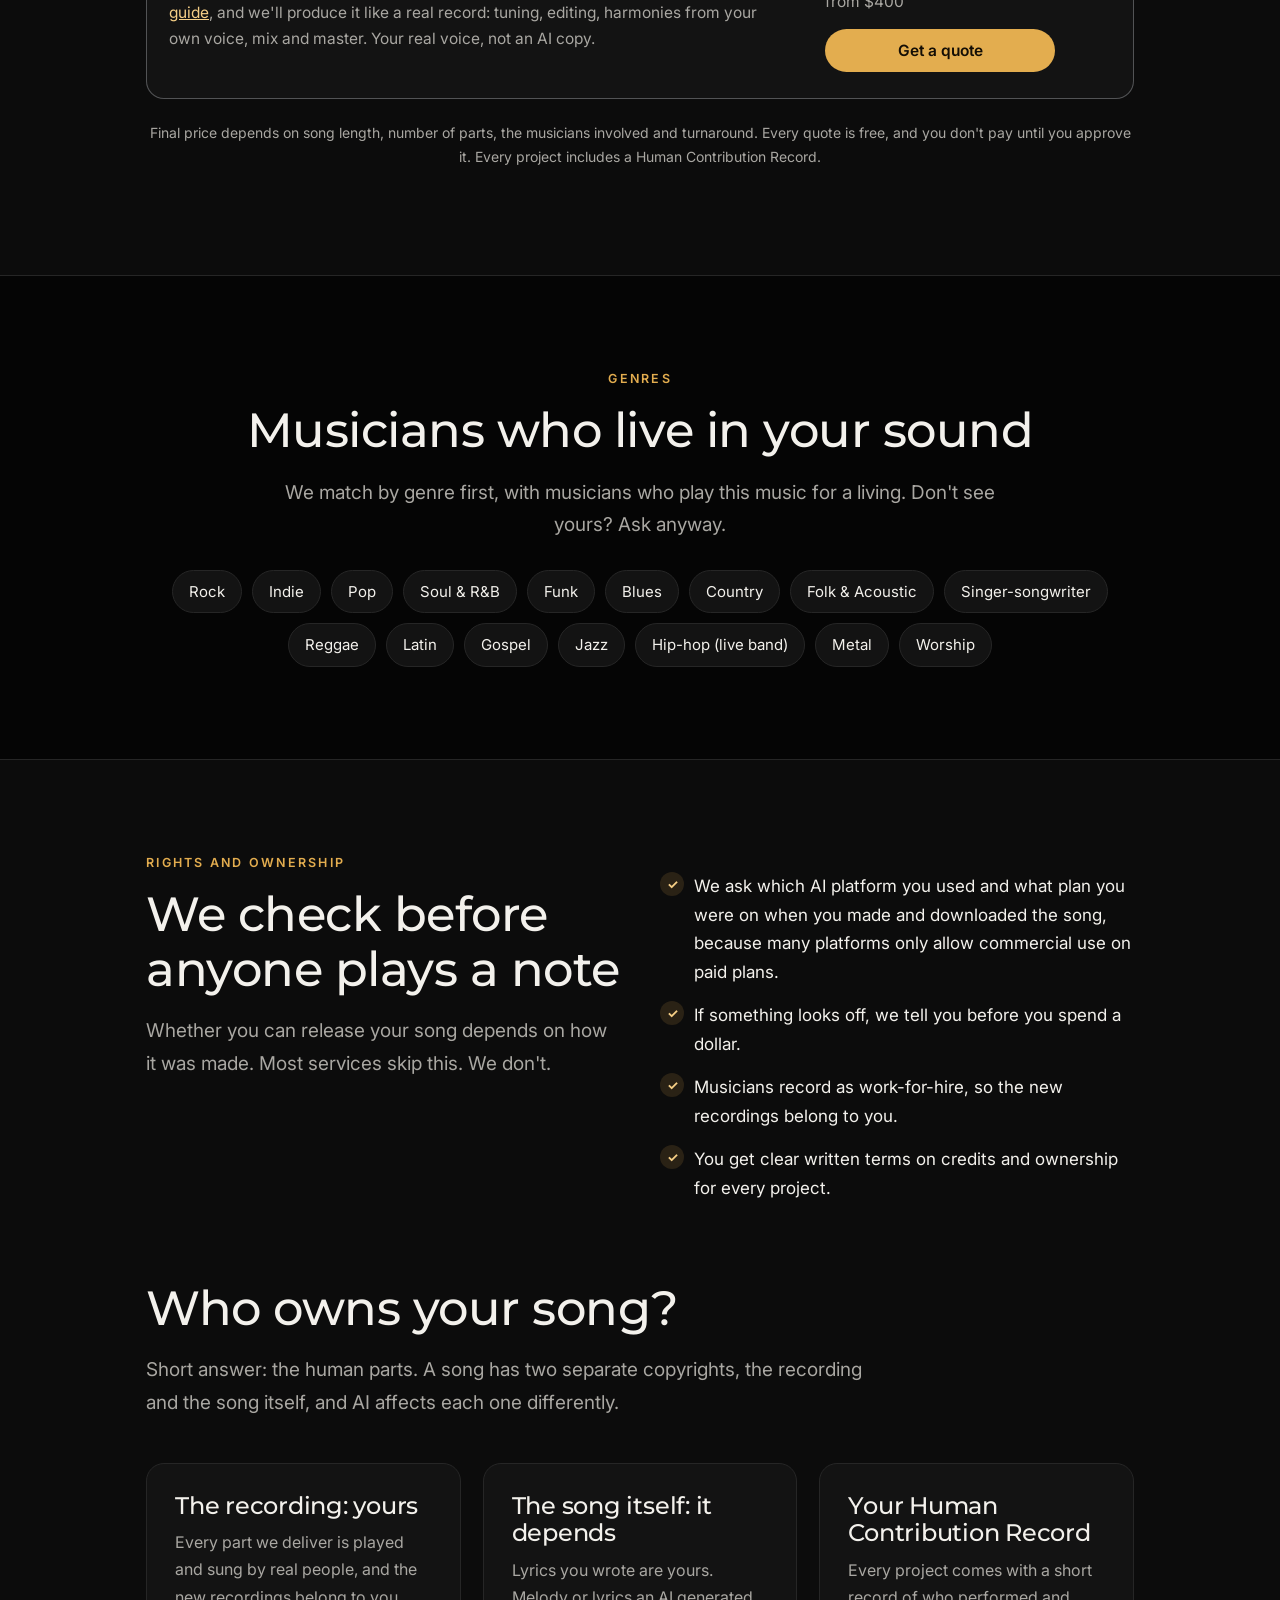
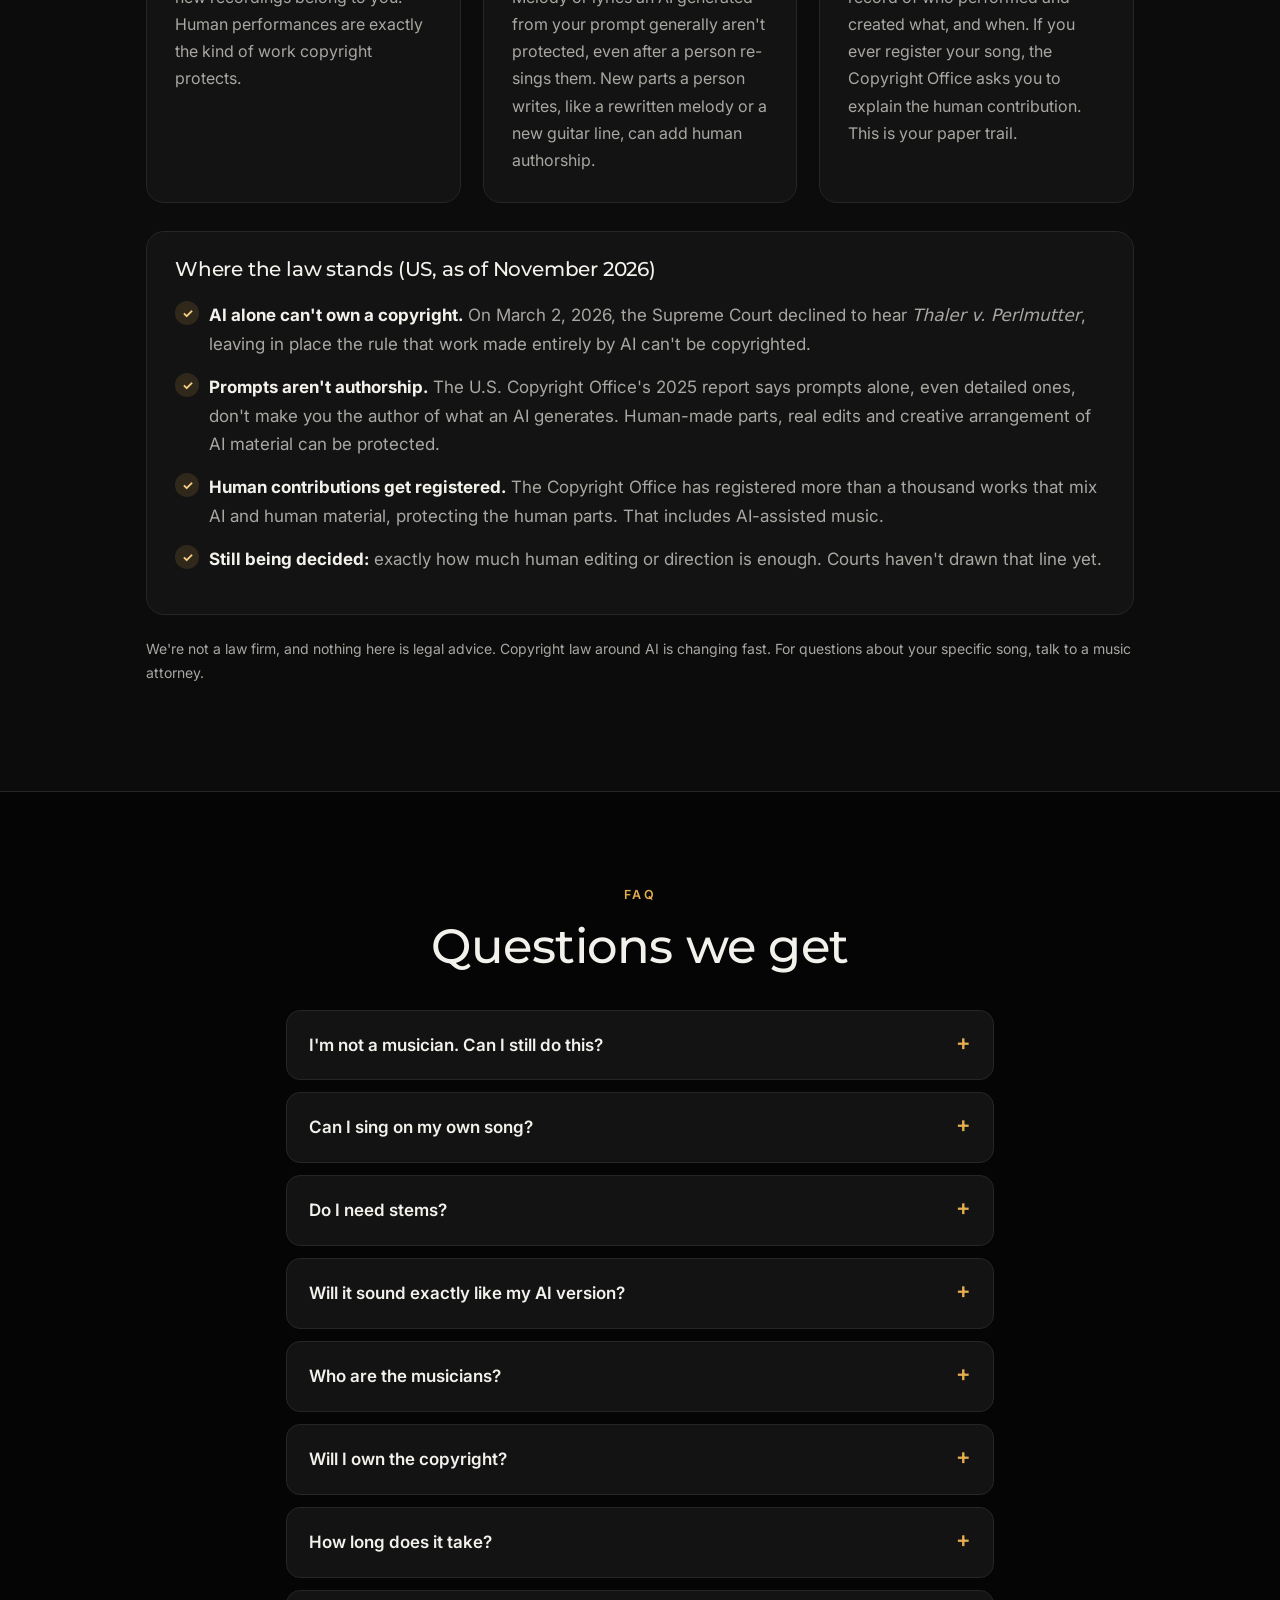
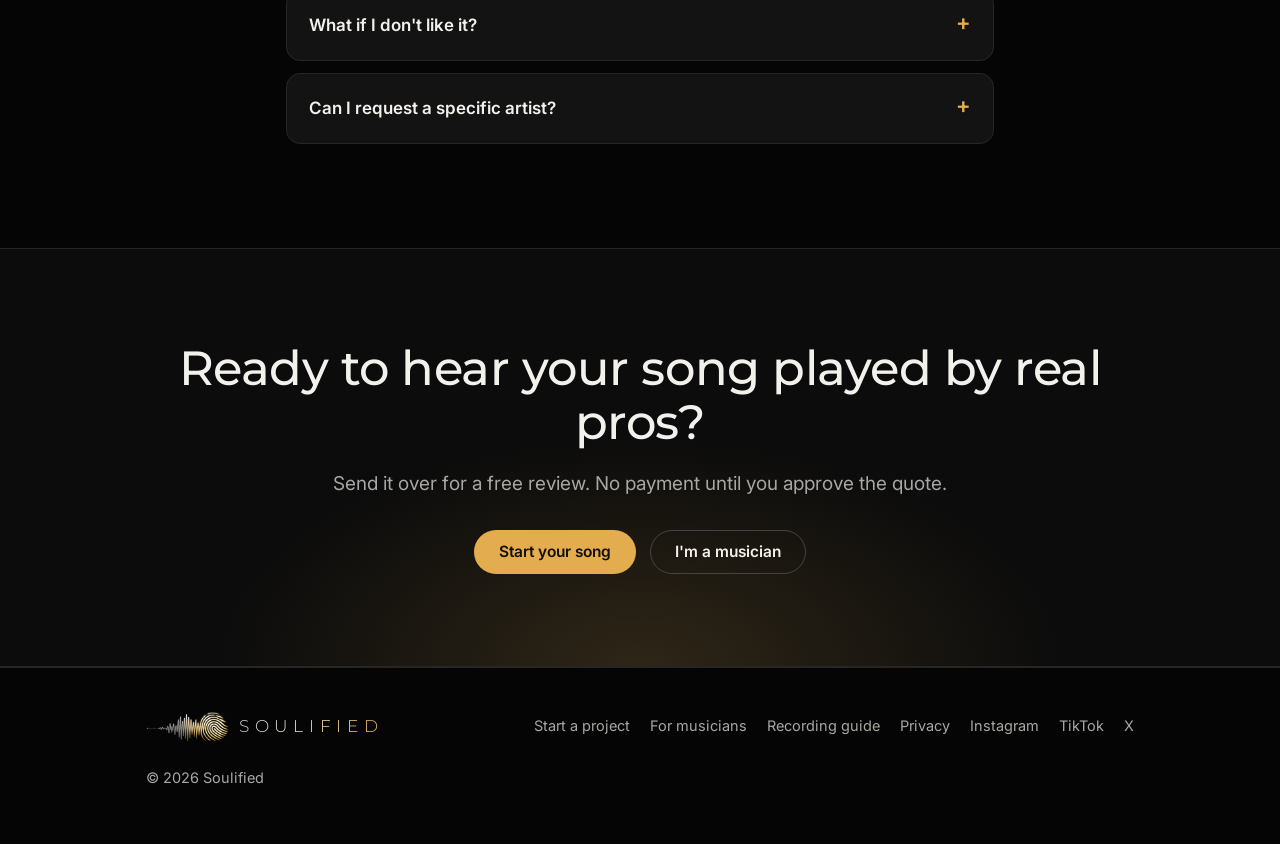
==== commit fef001a7: "Add files via upload" ====
--- a/index.html
+++ b/index.html
@@ -38,7 +38,7 @@
     <div>
       <div class="kicker">Done-for-you AI-to-human production</div>
       <h1>You wrote it with AI.<br>Now give it <em>soul.</em></h1>
-      <p class="lead">Send us the song you made with Suno or Udio. We pick the right singers and players, run the sessions, and mix it into a real record. No digging through hundreds of musician profiles. No studio know-how needed.</p>
+      <p class="lead">Send us the song you made with Suno or Udio. We pick the right singers, players or a full band, run the sessions, and mix it into a real record. No digging through hundreds of musician profiles. No studio know-how needed.</p>
       <div class="btns">
         <a class="btn gold" href="start.html">Start your song</a>
         <a class="btn ghost" href="#how">See how it works</a>
@@ -76,6 +76,20 @@
       <div class="card"><h3>The easiest upgrade</h3><p>Keep your AI instrumental and swap just the singer. Real breath, phrasing and grit change how the whole track lands.</p></div>
     </div>
     <div class="btns" style="margin-top:32px"><a class="btn gold" href="start.html?service=vocal">Swap your singer, from $400</a></div>
+  </div>
+</section>
+
+<section class="band" id="bands">
+  <div class="wrap">
+    <div class="kicker">Bands, not just freelancers</div>
+    <h2>Your song, played by a real band</h2>
+    <p class="lead">Most services hand your song to a stack of freelancers who've never met, each recording alone. We can put it in the hands of a real band: musicians who play together, lock in, and push and pull as one. That chemistry is something AI can't fake, and neither can a pile of strangers.</p>
+    <div class="grid3">
+      <div class="card"><h3>It sounds like a band</h3><p>Drums and bass that breathe together. Guitars and keys that leave room for each other. The parts fit because the players know each other.</p></div>
+      <div class="card"><h3>Starting with our house band</h3><p>Full band projects start with our own crew: drums, bass, keys, guitar, and male and female vocals.</p></div>
+      <div class="card"><h3>More bands joining</h3><p>We're bringing established bands onto the roster, matched to your genre, so a soul song goes to a soul band.</p></div>
+    </div>
+    <div class="btns" style="margin-top:32px"><a class="btn gold" href="start.html?service=full">Get a quote for a full band</a><a class="btn ghost" href="join.html">In a band? Apply together</a></div>
   </div>
 </section>
 
@@ -107,7 +121,7 @@
         <ul><li>A professional singer matched to your style</li><li>Lead vocal performed with real emotion</li><li>Harmonies and vocal production available</li></ul>
         <a class="btn ghost" href="start.html?service=vocal">Get a quote</a></div>
       <div class="price feature"><div class="tag">Full production</div><h3>Full band</h3><div class="amt">$1,500 <small>starting at</small></div>
-        <ul><li>Your whole song performed by real musicians</li><li>Vocals, rhythm section and lead parts</li><li>Produced, mixed and mastered for release</li></ul>
+        <ul><li>Your whole song performed by a real band</li><li>Vocals, rhythm section and lead parts</li><li>Produced, mixed and mastered for release</li></ul>
         <a class="btn gold" href="start.html?service=full">Get a quote</a></div>
       <div class="price"><div class="tag">Coming soon</div><h3>Signature artists</h3><div class="amt text">By request<small>priced by the artist</small></div>
         <ul><li>Want a name you know on your record?</li><li>Tell us who, and we'll see what's possible</li><li>Your dream artist on your song</li></ul>
@@ -183,7 +197,7 @@
       <details><summary>Can I sing on my own song?</summary><p>Yes. That's our Your Voice package. You record your vocal at home using our <a href="record.html">recording guide</a>, and we tune, edit and produce it into a finished record. Send a rough take first and we'll tell you honestly what's possible.</p></details>
       <details><summary>Do I need stems?</summary><p>They help a lot, but they're not required. If you don't have them, send the full track and we'll separate it for the musicians to play along to.</p></details>
       <details><summary>Will it sound exactly like my AI version?</summary><p>It'll keep your song: the melody, lyrics, structure and vibe. It won't be a copy. Real players bring their own feel, and that's the point. Tell us what you love about the original and we'll protect it.</p></details>
-      <details><summary>Who are the musicians?</summary><p>Every project is produced by Soulified's founder, a producer, guitarist and vocalist with 20 years of experience who also plays and sings on many projects. We're building a hand-picked roster of top-tier session players, singers and established bands, and we only bring in talent that meets that bar.</p></details>
+      <details><summary>Who are the musicians?</summary><p>Every project is produced by Soulified's founder: a producer, guitarist and vocalist with 20 years of experience who has worked alongside some of the world's most established session players and touring musicians, and who plays and sings on many of our projects. We don't believe in name-dropping. We let the music speak for itself. A core crew is already lined up: a drummer, a bass player, a keyboard player, male and female vocalists and a second audio engineer. From there we're building a hand-picked roster of top-tier session players, singers and established bands, and we only bring in talent that meets that bar.</p></details>
       <details><summary>Will I own the copyright?</summary><p>You'll own the new recordings we make. Musicians work on a work-for-hire basis, so the human performances belong to you. The song itself (melody and lyrics) is a separate question: parts you wrote are yours, while parts an AI generated from a prompt generally can't be copyrighted by anyone. Your rights also depend on the AI platform's terms, which is why we check that first. Every project includes a Human Contribution Record documenting who created what. <a href="#ownership">More on ownership</a>.</p></details>
       <details><summary>How long does it take?</summary><p>Most single parts take a few days. Full band productions take longer. You'll get a timeline with your quote, and rush options are available.</p></details>
       <details><summary>What if I don't like it?</summary><p>Revisions are included. We'll go back and forth until it feels right, within the scope of your quote.</p></details>
--- a/style.css
+++ b/style.css
@@ -192,3 +192,4 @@
 .law .check li{color:var(--muted)}
 .law .check b{color:var(--ink)}
 details p a,#ownership a{color:var(--gold2)}
+[hidden]{display:none!important}
